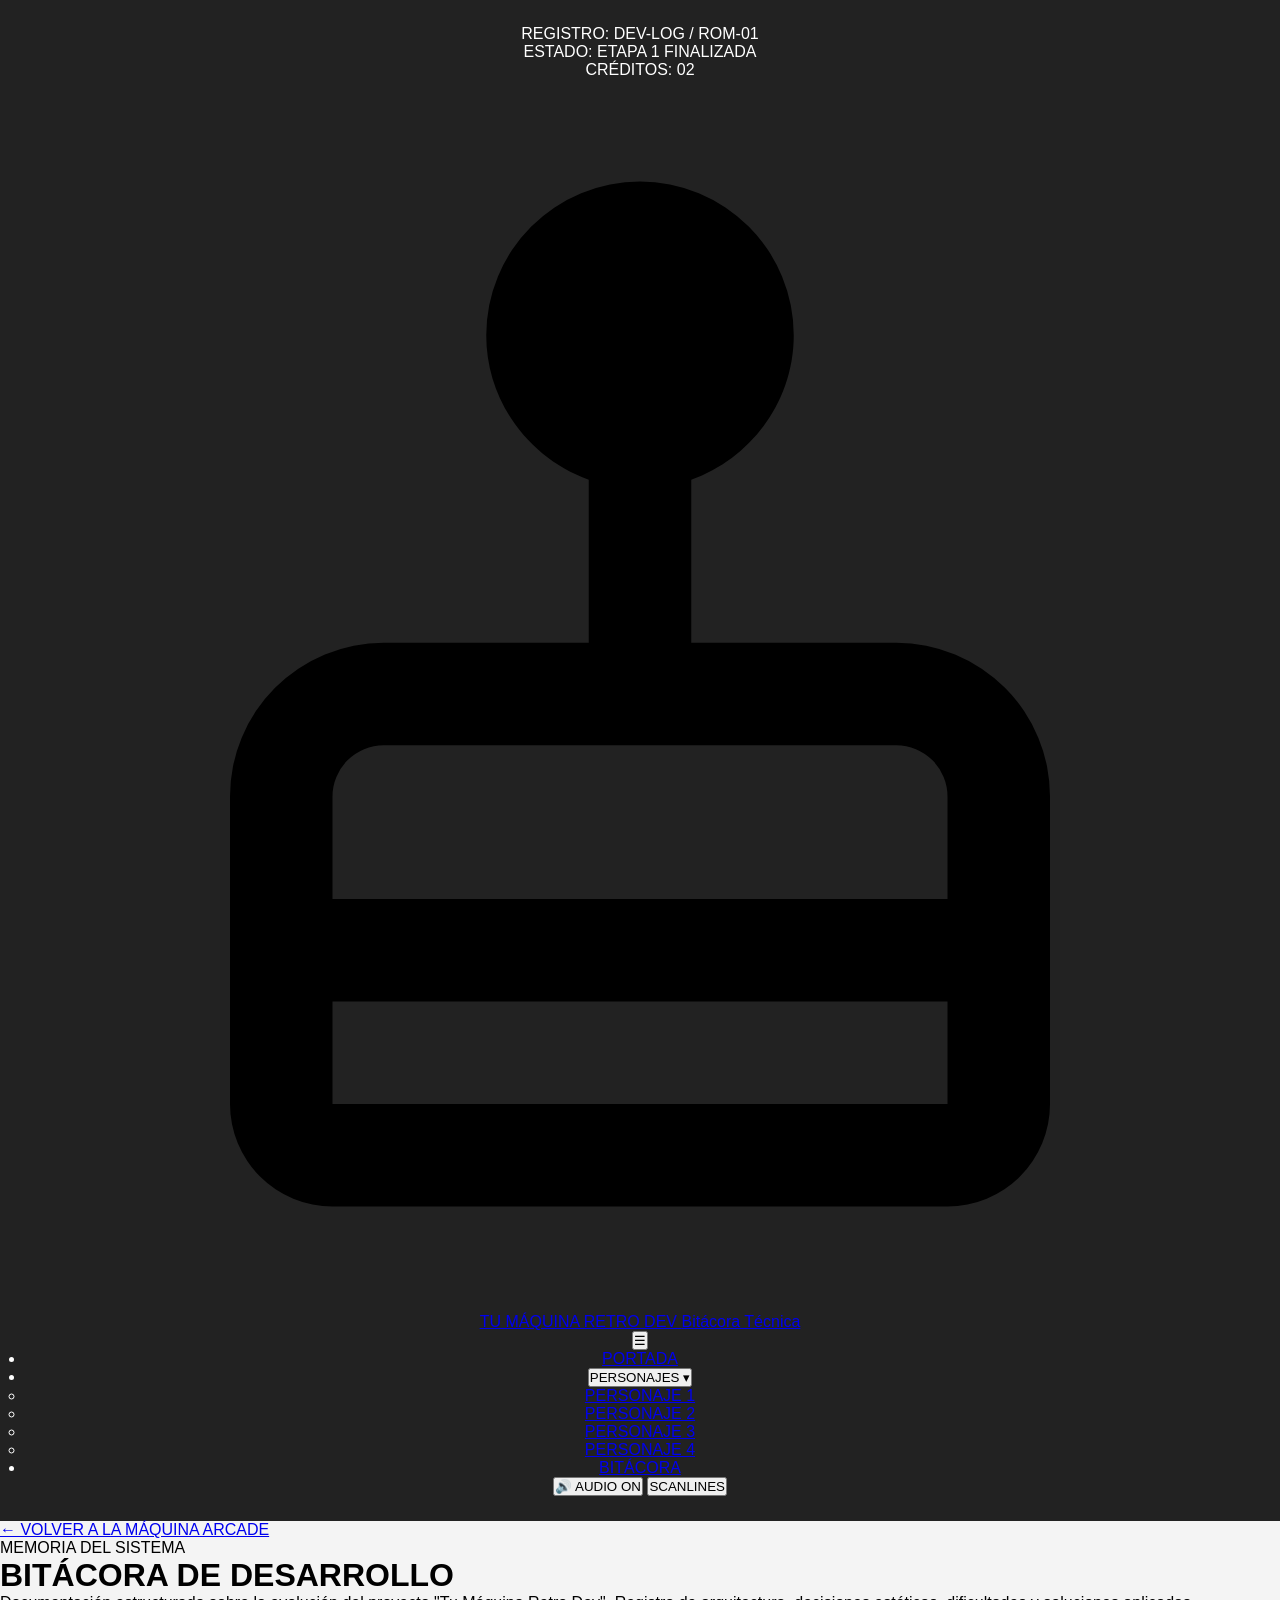
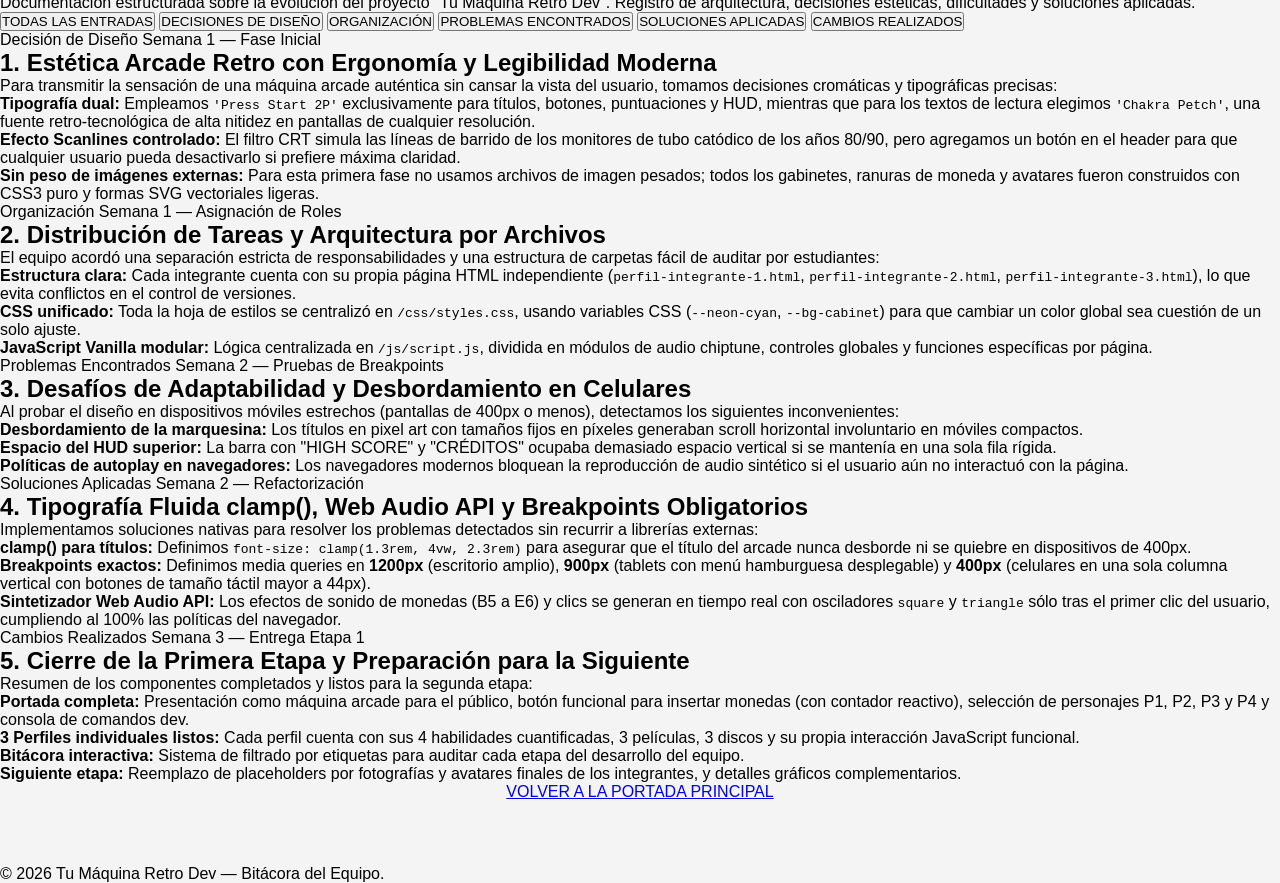
==== bitacora.html @ e0e0fae3 "Estrucutura html y css" ====
<!doctype html>
<html lang="es">
  <head>
    <meta charset="UTF-8" />
    <meta name="viewport" content="width=device-width, initial-scale=1.0" />
    <title>Bitácora de Desarrollo — Tu Máquina Retro Dev</title>
    <meta name="description" content="Registro y bitácora técnica del proyecto Tu Máquina Retro Dev: Decisiones de diseño, organización, problemas y soluciones." />
    <link rel="stylesheet" href="css/styles.css" />
  </head>
  <body class="scanlines-active">
    <!-- HEADER HUD ARCADE -->
    <header class="arcade-header">
      <div class="header-top-hud">
        <div class="hud-item"><span>REGISTRO:</span> <span class="hud-value">DEV-LOG / ROM-01</span></div>
        <div class="hud-item"><span>ESTADO:</span> <span class="hud-value">ETAPA 1 FINALIZADA</span></div>
        <div class="hud-item"><span>CRÉDITOS:</span> <span class="hud-value credit-count-val">02</span></div>
      </div>

      <div class="header-main-nav container">
        <a href="index.html" class="brand-logo" aria-label="Volver a la portada">
          <div class="brand-icon">
            <svg viewBox="0 0 24 24" aria-hidden="true"><path d="M12 2a3 3 0 0 0-3 3c0 1.3.84 2.4 2 2.82V11H7a3 3 0 0 0-3 3v6a2 2 0 0 0 2 2h12a2 2 0 0 0 2-2v-6a3 3 0 0 0-3-3h-4V7.82c1.16-.42 2-1.52 2-2.82a3 3 0 0 0-3-3zm-5 11h10a1 1 0 0 1 1 1v2H6v-2a1 1 0 0 1 1-1zm-1 5h12v2H6v-2z"/></svg>
          </div>
          <div class="brand-text">
            <span class="brand-title">TU MÁQUINA RETRO DEV</span>
            <span class="brand-subtitle">Bitácora Técnica</span>
          </div>
        </a>

        <nav aria-label="Navegación principal">
          <button class="mobile-menu-btn" id="btn-mobile-menu" type="button" aria-label="Abrir menú de navegación" aria-expanded="false">☰</button>
          <ul class="nav-menu" id="nav-menu-list"><li><a href="index.html" class="nav-link">PORTADA</a></li><li class="nav-dropdown"><button class="nav-link dropdown-toggle" type="button" aria-expanded="false" aria-controls="character-menu">PERSONAJES <span aria-hidden="true">▾</span></button><ul class="dropdown-menu" id="character-menu"><li><a href="perfil-integrante-1.html" class="nav-link">PERSONAJE 1</a></li><li><a href="perfil-integrante-2.html" class="nav-link">PERSONAJE 2</a></li><li><a href="perfil-integrante-3.html" class="nav-link">PERSONAJE 3</a></li><li><a href="perfil-integrante-4.html" class="nav-link">PERSONAJE 4</a></li></ul></li><li><a href="bitacora.html" class="nav-link active">BITÁCORA</a></li></ul>
        </nav>

        <div class="header-actions">
          <button class="arcade-tool-btn" id="toggle-sound-btn">🔊 AUDIO ON</button>
          <button class="arcade-tool-btn active" id="toggle-scanlines-btn">SCANLINES</button>
        </div>
      </div>
    </header>

    <main class="container">
      <div class="bitacora-header">
        <div class="back-navigation" style="text-align: left;">
          <a href="index.html" class="btn-back">
            ← VOLVER A LA MÁQUINA ARCADE
          </a>
        </div>

        <span class="section-badge">MEMORIA DEL SISTEMA</span>
        <h1 class="section-title">BITÁCORA DE DESARROLLO</h1>
        <p class="section-subtitle">
          Documentación estructurada sobre la evolución del proyecto "Tu Máquina Retro Dev". Registro de arquitectura, decisiones estéticas, dificultades y soluciones aplicadas.
        </p>

        <!-- FILTROS POR CATEGORÍA CON JS VANILLA -->
        <div class="bitacora-filters">
          <button class="filter-btn active" data-filter="todos" type="button">TODAS LAS ENTRADAS</button>
          <button class="filter-btn" data-filter="diseno" type="button">DECISIONES DE DISEÑO</button>
          <button class="filter-btn" data-filter="organizacion" type="button">ORGANIZACIÓN</button>
          <button class="filter-btn" data-filter="problemas" type="button">PROBLEMAS ENCONTRADOS</button>
          <button class="filter-btn" data-filter="soluciones" type="button">SOLUCIONES APLICADAS</button>
          <button class="filter-btn" data-filter="cambios" type="button">CAMBIOS REALIZADOS</button>
        </div>
      </div>

      <!-- TIMELINE DE REGISTROS -->
      <section class="bitacora-timeline" aria-label="Entradas de la bitácora">
        
        <!-- REGISTRO 1: DECISIONES DE DISEÑO -->
        <article class="log-entry category-diseno" id="diseno">
          <div class="log-header">
            <span class="log-tag tag-diseno">Decisión de Diseño</span>
            <span class="log-date">Semana 1 — Fase Inicial</span>
          </div>
          <h2 class="log-title">1. Estética Arcade Retro con Ergonomía y Legibilidad Moderna</h2>
          <div class="log-content">
            <p>
              Para transmitir la sensación de una máquina arcade auténtica sin cansar la vista del usuario, tomamos decisiones cromáticas y tipográficas precisas:
            </p>
            <ul>
              <li><strong>Tipografía dual:</strong> Empleamos <code>'Press Start 2P'</code> exclusivamente para títulos, botones, puntuaciones y HUD, mientras que para los textos de lectura elegimos <code>'Chakra Petch'</code>, una fuente retro-tecnológica de alta nitidez en pantallas de cualquier resolución.</li>
              <li><strong>Efecto Scanlines controlado:</strong> El filtro CRT simula las líneas de barrido de los monitores de tubo catódico de los años 80/90, pero agregamos un botón en el header para que cualquier usuario pueda desactivarlo si prefiere máxima claridad.</li>
              <li><strong>Sin peso de imágenes externas:</strong> Para esta primera fase no usamos archivos de imagen pesados; todos los gabinetes, ranuras de moneda y avatares fueron construidos con CSS3 puro y formas SVG vectoriales ligeras.</li>
            </ul>
          </div>
        </article>

        <!-- REGISTRO 2: ORGANIZACIÓN DEL TRABAJO -->
        <article class="log-entry category-organizacion" id="organizacion">
          <div class="log-header">
            <span class="log-tag tag-organizacion">Organización</span>
            <span class="log-date">Semana 1 — Asignación de Roles</span>
          </div>
          <h2 class="log-title">2. Distribución de Tareas y Arquitectura por Archivos</h2>
          <div class="log-content">
            <p>
              El equipo acordó una separación estricta de responsabilidades y una estructura de carpetas fácil de auditar por estudiantes:
            </p>
            <ul>
              <li><strong>Estructura clara:</strong> Cada integrante cuenta con su propia página HTML independiente (<code>perfil-integrante-1.html</code>, <code>perfil-integrante-2.html</code>, <code>perfil-integrante-3.html</code>), lo que evita conflictos en el control de versiones.</li>
              <li><strong>CSS unificado:</strong> Toda la hoja de estilos se centralizó en <code>/css/styles.css</code>, usando variables CSS (<code>--neon-cyan</code>, <code>--bg-cabinet</code>) para que cambiar un color global sea cuestión de un solo ajuste.</li>
              <li><strong>JavaScript Vanilla modular:</strong> Lógica centralizada en <code>/js/script.js</code>, dividida en módulos de audio chiptune, controles globales y funciones específicas por página.</li>
            </ul>
          </div>
        </article>

        <!-- REGISTRO 3: PROBLEMAS ENCONTRADOS -->
        <article class="log-entry category-problemas" id="problemas">
          <div class="log-header">
            <span class="log-tag tag-problemas">Problemas Encontrados</span>
            <span class="log-date">Semana 2 — Pruebas de Breakpoints</span>
          </div>
          <h2 class="log-title">3. Desafíos de Adaptabilidad y Desbordamiento en Celulares</h2>
          <div class="log-content">
            <p>
              Al probar el diseño en dispositivos móviles estrechos (pantallas de 400px o menos), detectamos los siguientes inconvenientes:
            </p>
            <ul>
              <li><strong>Desbordamiento de la marquesina:</strong> Los títulos en pixel art con tamaños fijos en píxeles generaban scroll horizontal involuntario en móviles compactos.</li>
              <li><strong>Espacio del HUD superior:</strong> La barra con "HIGH SCORE" y "CRÉDITOS" ocupaba demasiado espacio vertical si se mantenía en una sola fila rígida.</li>
              <li><strong>Políticas de autoplay en navegadores:</strong> Los navegadores modernos bloquean la reproducción de audio sintético si el usuario aún no interactuó con la página.</li>
            </ul>
          </div>
        </article>

        <!-- REGISTRO 4: SOLUCIONES APLICADAS -->
        <article class="log-entry category-soluciones" id="soluciones">
          <div class="log-header">
            <span class="log-tag tag-soluciones">Soluciones Aplicadas</span>
            <span class="log-date">Semana 2 — Refactorización</span>
          </div>
          <h2 class="log-title">4. Tipografía Fluida clamp(), Web Audio API y Breakpoints Obligatorios</h2>
          <div class="log-content">
            <p>
              Implementamos soluciones nativas para resolver los problemas detectados sin recurrir a librerías externas:
            </p>
            <ul>
              <li><strong>clamp() para títulos:</strong> Definimos <code>font-size: clamp(1.3rem, 4vw, 2.3rem)</code> para asegurar que el título del arcade nunca desborde ni se quiebre en dispositivos de 400px.</li>
              <li><strong>Breakpoints exactos:</strong> Definimos media queries en <strong>1200px</strong> (escritorio amplio), <strong>900px</strong> (tablets con menú hamburguesa desplegable) y <strong>400px</strong> (celulares en una sola columna vertical con botones de tamaño táctil mayor a 44px).</li>
              <li><strong>Sintetizador Web Audio API:</strong> Los efectos de sonido de monedas (B5 a E6) y clics se generan en tiempo real con osciladores <code>square</code> y <code>triangle</code> sólo tras el primer clic del usuario, cumpliendo al 100% las políticas del navegador.</li>
            </ul>
          </div>
        </article>

        <!-- REGISTRO 5: CAMBIOS REALIZADOS -->
        <article class="log-entry category-cambios" id="cambios">
          <div class="log-header">
            <span class="log-tag tag-cambios">Cambios Realizados</span>
            <span class="log-date">Semana 3 — Entrega Etapa 1</span>
          </div>
          <h2 class="log-title">5. Cierre de la Primera Etapa y Preparación para la Siguiente</h2>
          <div class="log-content">
            <p>
              Resumen de los componentes completados y listos para la segunda etapa:
            </p>
            <ul>
              <li><strong>Portada completa:</strong> Presentación como máquina arcade para el público, botón funcional para insertar monedas (con contador reactivo), selección de personajes P1, P2, P3 y P4 y consola de comandos dev.</li>
              <li><strong>3 Perfiles individuales listos:</strong> Cada perfil cuenta con sus 4 habilidades cuantificadas, 3 películas, 3 discos y su propia interacción JavaScript funcional.</li>
              <li><strong>Bitácora interactiva:</strong> Sistema de filtrado por etiquetas para auditar cada etapa del desarrollo del equipo.</li>
              <li><strong>Siguiente etapa:</strong> Reemplazo de placeholders por fotografías y avatares finales de los integrantes, y detalles gráficos complementarios.</li>
            </ul>
          </div>
        </article>

      </section>

      <!-- BOTONES DE RETORNO -->
      <div style="text-align: center; margin-bottom: 4rem;">
        <a href="index.html" class="btn-arcade btn-coin">
          VOLVER A LA PORTADA PRINCIPAL
        </a>
      </div>
    </main>

    <footer class="arcade-footer">
      <div class="container">
        <div class="footer-bottom">
          <p>© 2026 Tu Máquina Retro Dev — Bitácora del Equipo.</p>
        </div>
      </div>
    </footer>

    <script src="js/script.js"></script>
  </body>
</html>
---- css/styles.css ----
* {
    margin: 0;
    padding: 0;
    box-sizing: border-box;
}

body {
    font-family: Arial, sans-serif;
    background-color: #f4f4f4;
    min-height: 100vh;
}

header {
    background-color: #222;
    color: white;
    text-align: center;
    padding: 25px;
}

header h1 {
    font-size: 32px;
}

.participantes {
    min-height: calc(100vh - 88px);
    display: flex;
    justify-content: center;
    align-items: center;
    gap: 25px;
    padding: 40px;
    flex-wrap: wrap;
}

.card {
    width: 200px;
    min-height: 180px;
    background-color: white;
    border-radius: 10px;
    padding: 25px;
    display: flex;
    flex-direction: column;
    justify-content: center;
    align-items: center;
    gap: 20px;
    box-shadow: 0 3px 10px rgba(0, 0, 0, 0.15);
    text-align: center;
}

.card h2 {
    font-size: 20px;
}

.card a {
    text-decoration: none;
    background-color: #222;
    color: white;
    padding: 10px 18px;
    border-radius: 5px;
}

.card a:hover {
    background-color: #444;
}
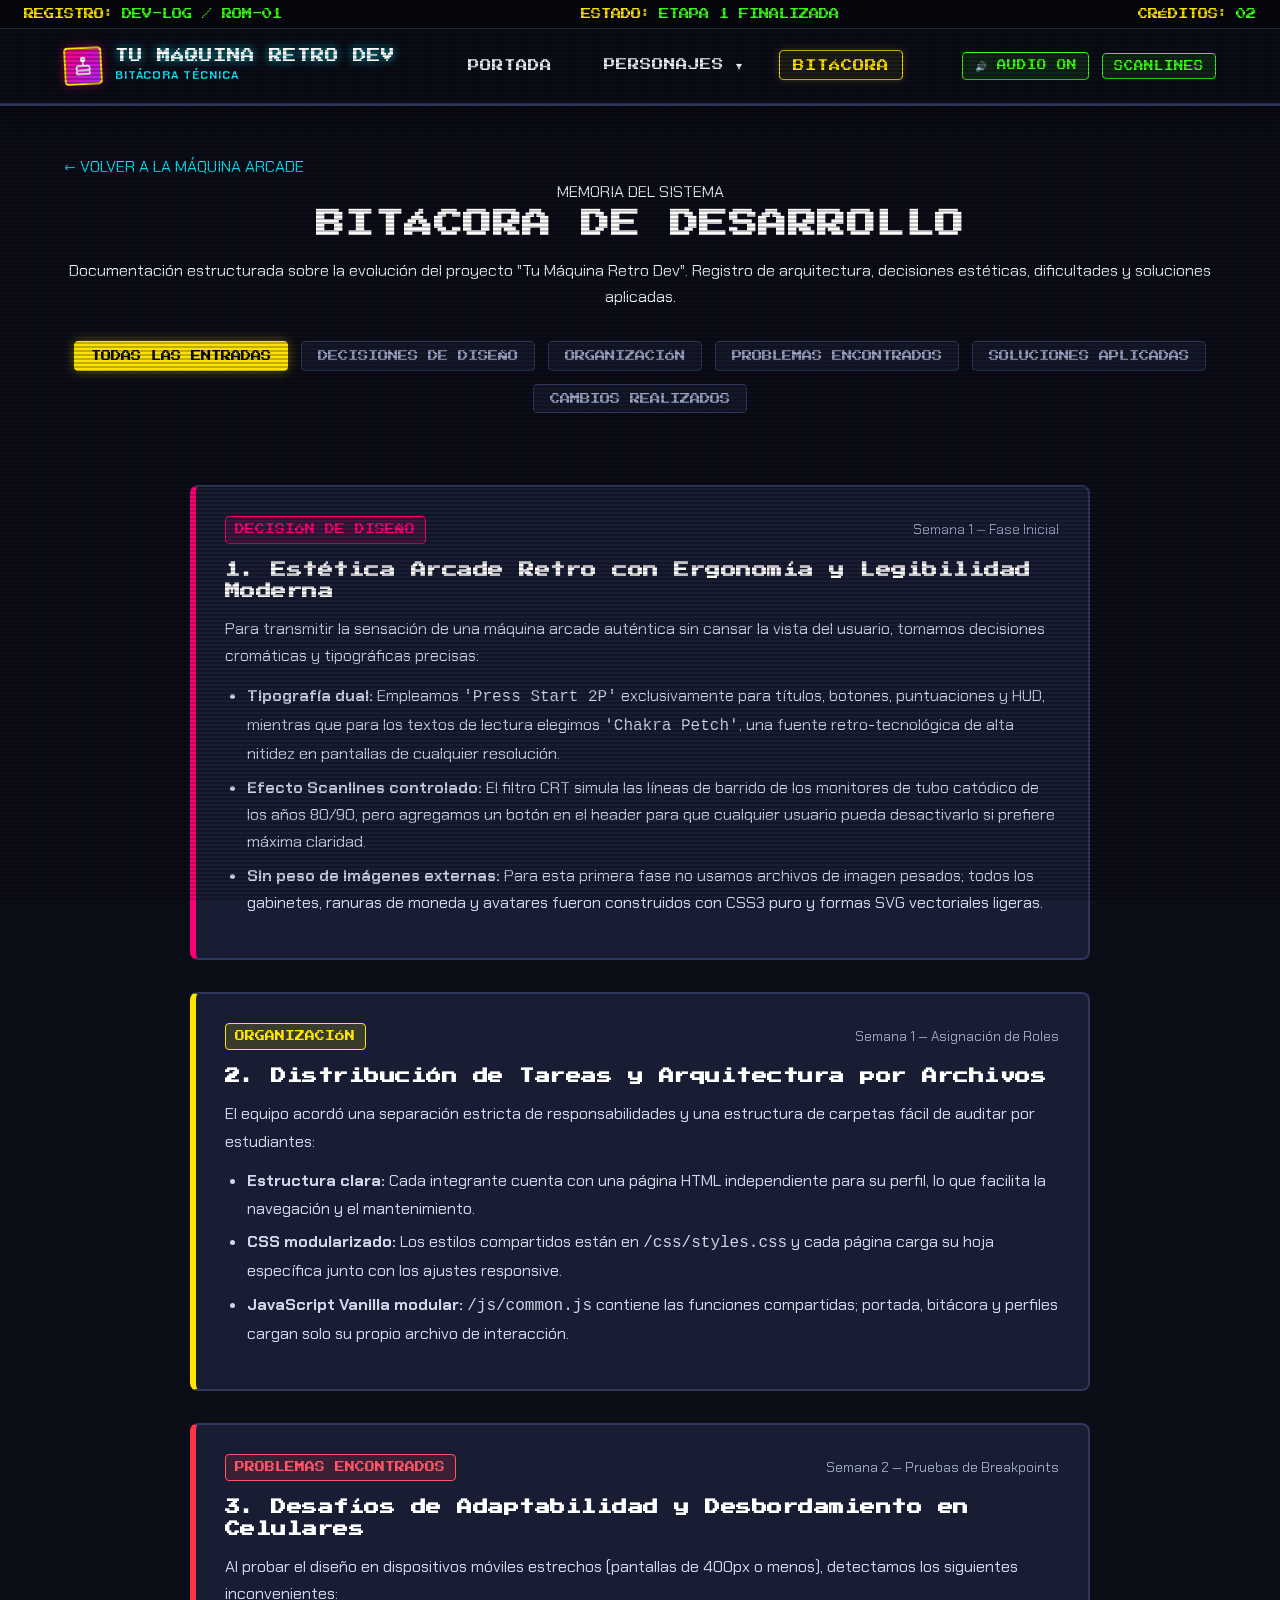
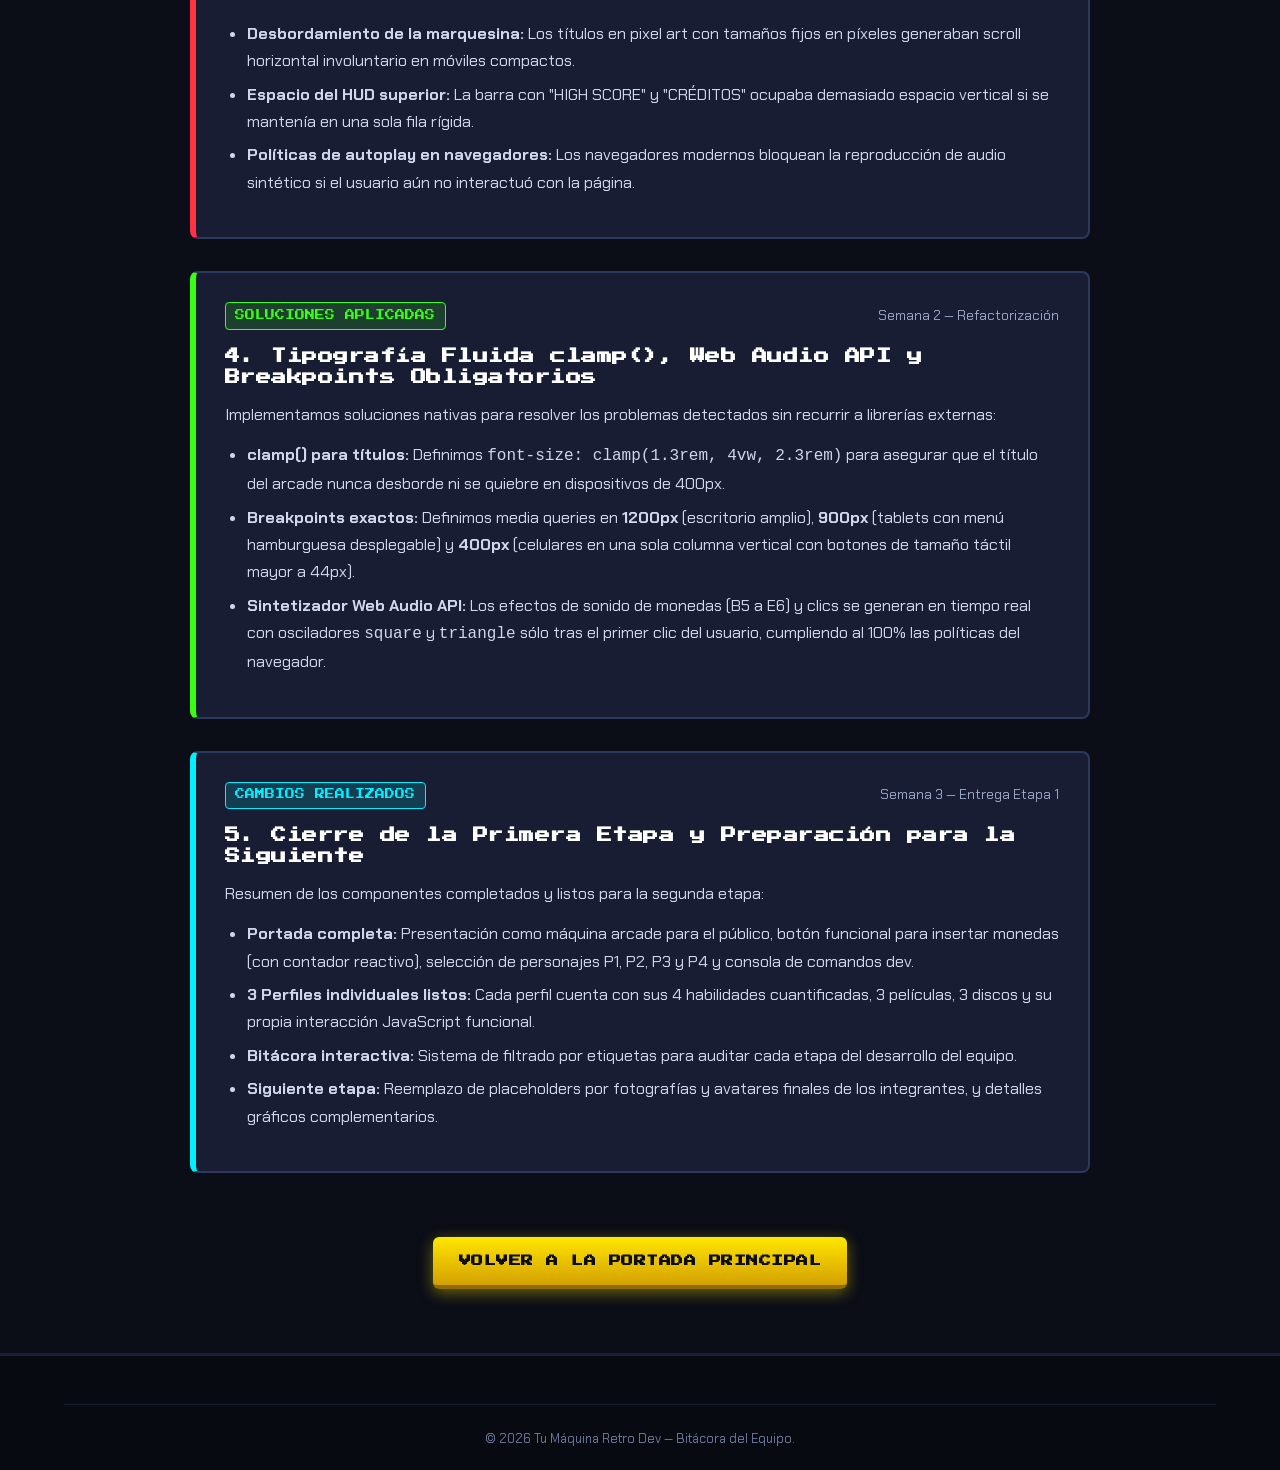
==== commit 66b137bc: "feat: agregado comportamientos de index y correccion de links" ====
--- a/bitacora.html
+++ b/bitacora.html
@@ -1,186 +1,235 @@
 <!doctype html>
 <html lang="es">
-  <head>
-    <meta charset="UTF-8" />
-    <meta name="viewport" content="width=device-width, initial-scale=1.0" />
-    <title>Bitácora de Desarrollo — Tu Máquina Retro Dev</title>
-    <meta name="description" content="Registro y bitácora técnica del proyecto Tu Máquina Retro Dev: Decisiones de diseño, organización, problemas y soluciones." />
-    <link rel="stylesheet" href="css/styles.css" />
-  </head>
-  <body class="scanlines-active">
-    <!-- HEADER HUD ARCADE -->
-    <header class="arcade-header">
-      <div class="header-top-hud">
-        <div class="hud-item"><span>REGISTRO:</span> <span class="hud-value">DEV-LOG / ROM-01</span></div>
-        <div class="hud-item"><span>ESTADO:</span> <span class="hud-value">ETAPA 1 FINALIZADA</span></div>
-        <div class="hud-item"><span>CRÉDITOS:</span> <span class="hud-value credit-count-val">02</span></div>
-      </div>
-
-      <div class="header-main-nav container">
-        <a href="index.html" class="brand-logo" aria-label="Volver a la portada">
-          <div class="brand-icon">
-            <svg viewBox="0 0 24 24" aria-hidden="true"><path d="M12 2a3 3 0 0 0-3 3c0 1.3.84 2.4 2 2.82V11H7a3 3 0 0 0-3 3v6a2 2 0 0 0 2 2h12a2 2 0 0 0 2-2v-6a3 3 0 0 0-3-3h-4V7.82c1.16-.42 2-1.52 2-2.82a3 3 0 0 0-3-3zm-5 11h10a1 1 0 0 1 1 1v2H6v-2a1 1 0 0 1 1-1zm-1 5h12v2H6v-2z"/></svg>
-          </div>
-          <div class="brand-text">
-            <span class="brand-title">TU MÁQUINA RETRO DEV</span>
-            <span class="brand-subtitle">Bitácora Técnica</span>
-          </div>
+
+<head>
+  <meta charset="UTF-8" />
+  <meta name="viewport" content="width=device-width, initial-scale=1.0" />
+  <title>Bitácora de Desarrollo — Tu Máquina Retro Dev</title>
+  <meta name="description"
+    content="Registro y bitácora técnica del proyecto Tu Máquina Retro Dev: Decisiones de diseño, organización, problemas y soluciones." />
+  <link rel="stylesheet" href="css/styles.css" />
+  <link rel="stylesheet" href="css/bitacora.css" />
+  <link rel="stylesheet" href="css/responsive.css" />
+</head>
+
+<body class="scanlines-active">
+  <!-- HEADER HUD ARCADE -->
+  <header class="arcade-header">
+    <div class="header-top-hud">
+      <div class="hud-item"><span>REGISTRO:</span> <span class="hud-value">DEV-LOG / ROM-01</span></div>
+      <div class="hud-item"><span>ESTADO:</span> <span class="hud-value">ETAPA 1 FINALIZADA</span></div>
+      <div class="hud-item"><span>CRÉDITOS:</span> <span class="hud-value credit-count-val">02</span></div>
+    </div>
+
+    <div class="header-main-nav container">
+      <a href="index.html" class="brand-logo" aria-label="Volver a la portada">
+        <div class="brand-icon">
+          <svg viewBox="0 0 24 24" aria-hidden="true">
+            <path
+              d="M12 2a3 3 0 0 0-3 3c0 1.3.84 2.4 2 2.82V11H7a3 3 0 0 0-3 3v6a2 2 0 0 0 2 2h12a2 2 0 0 0 2-2v-6a3 3 0 0 0-3-3h-4V7.82c1.16-.42 2-1.52 2-2.82a3 3 0 0 0-3-3zm-5 11h10a1 1 0 0 1 1 1v2H6v-2a1 1 0 0 1 1-1zm-1 5h12v2H6v-2z" />
+          </svg>
+        </div>
+        <div class="brand-text">
+          <span class="brand-title">TU MÁQUINA RETRO DEV</span>
+          <span class="brand-subtitle">Bitácora Técnica</span>
+        </div>
+      </a>
+
+      <nav aria-label="Navegación principal">
+        <button class="mobile-menu-btn" id="btn-mobile-menu" type="button" aria-label="Abrir menú de navegación"
+          aria-expanded="false">☰</button>
+        <ul class="nav-menu" id="nav-menu-list">
+          <li><a href="index.html" class="nav-link">PORTADA</a></li>
+          <li class="nav-dropdown"><button class="nav-link dropdown-toggle" type="button" aria-expanded="false"
+              aria-controls="character-menu">PERSONAJES <span aria-hidden="true">▾</span></button>
+            <ul class="dropdown-menu" id="character-menu">
+              <li><a href="perfil-integrante-1.html" class="nav-link">PERSONAJE 1</a></li>
+              <li><a href="perfil-integrante-2.html" class="nav-link">PERSONAJE 2</a></li>
+              <li><a href="perfil-integrante-3.html" class="nav-link">PERSONAJE 3</a></li>
+              <li><a href="perfil-integrante-4.html" class="nav-link">PERSONAJE 4</a></li>
+            </ul>
+          </li>
+          <li><a href="bitacora.html" class="nav-link active">BITÁCORA</a></li>
+        </ul>
+      </nav>
+
+      <div class="header-actions">
+        <button class="arcade-tool-btn" id="toggle-sound-btn">🔊 AUDIO ON</button>
+        <button class="arcade-tool-btn active" id="toggle-scanlines-btn">SCANLINES</button>
+      </div>
+    </div>
+  </header>
+
+  <main class="container">
+    <div class="bitacora-header">
+      <div class="back-navigation" style="text-align: left;">
+        <a href="index.html" class="btn-back">
+          ← VOLVER A LA MÁQUINA ARCADE
         </a>
-
-        <nav aria-label="Navegación principal">
-          <button class="mobile-menu-btn" id="btn-mobile-menu" type="button" aria-label="Abrir menú de navegación" aria-expanded="false">☰</button>
-          <ul class="nav-menu" id="nav-menu-list"><li><a href="index.html" class="nav-link">PORTADA</a></li><li class="nav-dropdown"><button class="nav-link dropdown-toggle" type="button" aria-expanded="false" aria-controls="character-menu">PERSONAJES <span aria-hidden="true">▾</span></button><ul class="dropdown-menu" id="character-menu"><li><a href="perfil-integrante-1.html" class="nav-link">PERSONAJE 1</a></li><li><a href="perfil-integrante-2.html" class="nav-link">PERSONAJE 2</a></li><li><a href="perfil-integrante-3.html" class="nav-link">PERSONAJE 3</a></li><li><a href="perfil-integrante-4.html" class="nav-link">PERSONAJE 4</a></li></ul></li><li><a href="bitacora.html" class="nav-link active">BITÁCORA</a></li></ul>
-        </nav>
-
-        <div class="header-actions">
-          <button class="arcade-tool-btn" id="toggle-sound-btn">🔊 AUDIO ON</button>
-          <button class="arcade-tool-btn active" id="toggle-scanlines-btn">SCANLINES</button>
-        </div>
-      </div>
-    </header>
-
-    <main class="container">
-      <div class="bitacora-header">
-        <div class="back-navigation" style="text-align: left;">
-          <a href="index.html" class="btn-back">
-            ← VOLVER A LA MÁQUINA ARCADE
-          </a>
-        </div>
-
-        <span class="section-badge">MEMORIA DEL SISTEMA</span>
-        <h1 class="section-title">BITÁCORA DE DESARROLLO</h1>
-        <p class="section-subtitle">
-          Documentación estructurada sobre la evolución del proyecto "Tu Máquina Retro Dev". Registro de arquitectura, decisiones estéticas, dificultades y soluciones aplicadas.
-        </p>
-
-        <!-- FILTROS POR CATEGORÍA CON JS VANILLA -->
-        <div class="bitacora-filters">
-          <button class="filter-btn active" data-filter="todos" type="button">TODAS LAS ENTRADAS</button>
-          <button class="filter-btn" data-filter="diseno" type="button">DECISIONES DE DISEÑO</button>
-          <button class="filter-btn" data-filter="organizacion" type="button">ORGANIZACIÓN</button>
-          <button class="filter-btn" data-filter="problemas" type="button">PROBLEMAS ENCONTRADOS</button>
-          <button class="filter-btn" data-filter="soluciones" type="button">SOLUCIONES APLICADAS</button>
-          <button class="filter-btn" data-filter="cambios" type="button">CAMBIOS REALIZADOS</button>
-        </div>
-      </div>
-
-      <!-- TIMELINE DE REGISTROS -->
-      <section class="bitacora-timeline" aria-label="Entradas de la bitácora">
-        
-        <!-- REGISTRO 1: DECISIONES DE DISEÑO -->
-        <article class="log-entry category-diseno" id="diseno">
-          <div class="log-header">
-            <span class="log-tag tag-diseno">Decisión de Diseño</span>
-            <span class="log-date">Semana 1 — Fase Inicial</span>
-          </div>
-          <h2 class="log-title">1. Estética Arcade Retro con Ergonomía y Legibilidad Moderna</h2>
-          <div class="log-content">
-            <p>
-              Para transmitir la sensación de una máquina arcade auténtica sin cansar la vista del usuario, tomamos decisiones cromáticas y tipográficas precisas:
-            </p>
-            <ul>
-              <li><strong>Tipografía dual:</strong> Empleamos <code>'Press Start 2P'</code> exclusivamente para títulos, botones, puntuaciones y HUD, mientras que para los textos de lectura elegimos <code>'Chakra Petch'</code>, una fuente retro-tecnológica de alta nitidez en pantallas de cualquier resolución.</li>
-              <li><strong>Efecto Scanlines controlado:</strong> El filtro CRT simula las líneas de barrido de los monitores de tubo catódico de los años 80/90, pero agregamos un botón en el header para que cualquier usuario pueda desactivarlo si prefiere máxima claridad.</li>
-              <li><strong>Sin peso de imágenes externas:</strong> Para esta primera fase no usamos archivos de imagen pesados; todos los gabinetes, ranuras de moneda y avatares fueron construidos con CSS3 puro y formas SVG vectoriales ligeras.</li>
-            </ul>
-          </div>
-        </article>
-
-        <!-- REGISTRO 2: ORGANIZACIÓN DEL TRABAJO -->
-        <article class="log-entry category-organizacion" id="organizacion">
-          <div class="log-header">
-            <span class="log-tag tag-organizacion">Organización</span>
-            <span class="log-date">Semana 1 — Asignación de Roles</span>
-          </div>
-          <h2 class="log-title">2. Distribución de Tareas y Arquitectura por Archivos</h2>
-          <div class="log-content">
-            <p>
-              El equipo acordó una separación estricta de responsabilidades y una estructura de carpetas fácil de auditar por estudiantes:
-            </p>
-            <ul>
-              <li><strong>Estructura clara:</strong> Cada integrante cuenta con su propia página HTML independiente (<code>perfil-integrante-1.html</code>, <code>perfil-integrante-2.html</code>, <code>perfil-integrante-3.html</code>), lo que evita conflictos en el control de versiones.</li>
-              <li><strong>CSS unificado:</strong> Toda la hoja de estilos se centralizó en <code>/css/styles.css</code>, usando variables CSS (<code>--neon-cyan</code>, <code>--bg-cabinet</code>) para que cambiar un color global sea cuestión de un solo ajuste.</li>
-              <li><strong>JavaScript Vanilla modular:</strong> Lógica centralizada en <code>/js/script.js</code>, dividida en módulos de audio chiptune, controles globales y funciones específicas por página.</li>
-            </ul>
-          </div>
-        </article>
-
-        <!-- REGISTRO 3: PROBLEMAS ENCONTRADOS -->
-        <article class="log-entry category-problemas" id="problemas">
-          <div class="log-header">
-            <span class="log-tag tag-problemas">Problemas Encontrados</span>
-            <span class="log-date">Semana 2 — Pruebas de Breakpoints</span>
-          </div>
-          <h2 class="log-title">3. Desafíos de Adaptabilidad y Desbordamiento en Celulares</h2>
-          <div class="log-content">
-            <p>
-              Al probar el diseño en dispositivos móviles estrechos (pantallas de 400px o menos), detectamos los siguientes inconvenientes:
-            </p>
-            <ul>
-              <li><strong>Desbordamiento de la marquesina:</strong> Los títulos en pixel art con tamaños fijos en píxeles generaban scroll horizontal involuntario en móviles compactos.</li>
-              <li><strong>Espacio del HUD superior:</strong> La barra con "HIGH SCORE" y "CRÉDITOS" ocupaba demasiado espacio vertical si se mantenía en una sola fila rígida.</li>
-              <li><strong>Políticas de autoplay en navegadores:</strong> Los navegadores modernos bloquean la reproducción de audio sintético si el usuario aún no interactuó con la página.</li>
-            </ul>
-          </div>
-        </article>
-
-        <!-- REGISTRO 4: SOLUCIONES APLICADAS -->
-        <article class="log-entry category-soluciones" id="soluciones">
-          <div class="log-header">
-            <span class="log-tag tag-soluciones">Soluciones Aplicadas</span>
-            <span class="log-date">Semana 2 — Refactorización</span>
-          </div>
-          <h2 class="log-title">4. Tipografía Fluida clamp(), Web Audio API y Breakpoints Obligatorios</h2>
-          <div class="log-content">
-            <p>
-              Implementamos soluciones nativas para resolver los problemas detectados sin recurrir a librerías externas:
-            </p>
-            <ul>
-              <li><strong>clamp() para títulos:</strong> Definimos <code>font-size: clamp(1.3rem, 4vw, 2.3rem)</code> para asegurar que el título del arcade nunca desborde ni se quiebre en dispositivos de 400px.</li>
-              <li><strong>Breakpoints exactos:</strong> Definimos media queries en <strong>1200px</strong> (escritorio amplio), <strong>900px</strong> (tablets con menú hamburguesa desplegable) y <strong>400px</strong> (celulares en una sola columna vertical con botones de tamaño táctil mayor a 44px).</li>
-              <li><strong>Sintetizador Web Audio API:</strong> Los efectos de sonido de monedas (B5 a E6) y clics se generan en tiempo real con osciladores <code>square</code> y <code>triangle</code> sólo tras el primer clic del usuario, cumpliendo al 100% las políticas del navegador.</li>
-            </ul>
-          </div>
-        </article>
-
-        <!-- REGISTRO 5: CAMBIOS REALIZADOS -->
-        <article class="log-entry category-cambios" id="cambios">
-          <div class="log-header">
-            <span class="log-tag tag-cambios">Cambios Realizados</span>
-            <span class="log-date">Semana 3 — Entrega Etapa 1</span>
-          </div>
-          <h2 class="log-title">5. Cierre de la Primera Etapa y Preparación para la Siguiente</h2>
-          <div class="log-content">
-            <p>
-              Resumen de los componentes completados y listos para la segunda etapa:
-            </p>
-            <ul>
-              <li><strong>Portada completa:</strong> Presentación como máquina arcade para el público, botón funcional para insertar monedas (con contador reactivo), selección de personajes P1, P2, P3 y P4 y consola de comandos dev.</li>
-              <li><strong>3 Perfiles individuales listos:</strong> Cada perfil cuenta con sus 4 habilidades cuantificadas, 3 películas, 3 discos y su propia interacción JavaScript funcional.</li>
-              <li><strong>Bitácora interactiva:</strong> Sistema de filtrado por etiquetas para auditar cada etapa del desarrollo del equipo.</li>
-              <li><strong>Siguiente etapa:</strong> Reemplazo de placeholders por fotografías y avatares finales de los integrantes, y detalles gráficos complementarios.</li>
-            </ul>
-          </div>
-        </article>
-
-      </section>
-
-      <!-- BOTONES DE RETORNO -->
-      <div style="text-align: center; margin-bottom: 4rem;">
-        <a href="index.html" class="btn-arcade btn-coin">
-          VOLVER A LA PORTADA PRINCIPAL
-        </a>
-      </div>
-    </main>
-
-    <footer class="arcade-footer">
-      <div class="container">
-        <div class="footer-bottom">
-          <p>© 2026 Tu Máquina Retro Dev — Bitácora del Equipo.</p>
-        </div>
-      </div>
-    </footer>
-
-    <script src="js/script.js"></script>
-  </body>
-</html>
+      </div>
+
+      <span class="section-badge">MEMORIA DEL SISTEMA</span>
+      <h1 class="section-title">BITÁCORA DE DESARROLLO</h1>
+      <p class="section-subtitle">
+        Documentación estructurada sobre la evolución del proyecto "Tu Máquina Retro Dev". Registro de arquitectura,
+        decisiones estéticas, dificultades y soluciones aplicadas.
+      </p>
+
+      <!-- FILTROS POR CATEGORÍA CON JS VANILLA -->
+      <div class="bitacora-filters">
+        <button class="filter-btn active" data-filter="todos" type="button">TODAS LAS ENTRADAS</button>
+        <button class="filter-btn" data-filter="diseno" type="button">DECISIONES DE DISEÑO</button>
+        <button class="filter-btn" data-filter="organizacion" type="button">ORGANIZACIÓN</button>
+        <button class="filter-btn" data-filter="problemas" type="button">PROBLEMAS ENCONTRADOS</button>
+        <button class="filter-btn" data-filter="soluciones" type="button">SOLUCIONES APLICADAS</button>
+        <button class="filter-btn" data-filter="cambios" type="button">CAMBIOS REALIZADOS</button>
+      </div>
+    </div>
+
+    <!-- TIMELINE DE REGISTROS -->
+    <section class="bitacora-timeline" aria-label="Entradas de la bitácora">
+
+      <!-- REGISTRO 1: DECISIONES DE DISEÑO -->
+      <article class="log-entry category-diseno" id="diseno">
+        <div class="log-header">
+          <span class="log-tag tag-diseno">Decisión de Diseño</span>
+          <span class="log-date">Semana 1 — Fase Inicial</span>
+        </div>
+        <h2 class="log-title">1. Estética Arcade Retro con Ergonomía y Legibilidad Moderna</h2>
+        <div class="log-content">
+          <p>
+            Para transmitir la sensación de una máquina arcade auténtica sin cansar la vista del usuario, tomamos
+            decisiones cromáticas y tipográficas precisas:
+          </p>
+          <ul>
+            <li><strong>Tipografía dual:</strong> Empleamos <code>'Press Start 2P'</code> exclusivamente para títulos,
+              botones, puntuaciones y HUD, mientras que para los textos de lectura elegimos <code>'Chakra Petch'</code>,
+              una fuente retro-tecnológica de alta nitidez en pantallas de cualquier resolución.</li>
+            <li><strong>Efecto Scanlines controlado:</strong> El filtro CRT simula las líneas de barrido de los
+              monitores de tubo catódico de los años 80/90, pero agregamos un botón en el header para que cualquier
+              usuario pueda desactivarlo si prefiere máxima claridad.</li>
+            <li><strong>Sin peso de imágenes externas:</strong> Para esta primera fase no usamos archivos de imagen
+              pesados; todos los gabinetes, ranuras de moneda y avatares fueron construidos con CSS3 puro y formas SVG
+              vectoriales ligeras.</li>
+          </ul>
+        </div>
+      </article>
+
+      <!-- REGISTRO 2: ORGANIZACIÓN DEL TRABAJO -->
+      <article class="log-entry category-organizacion" id="organizacion">
+        <div class="log-header">
+          <span class="log-tag tag-organizacion">Organización</span>
+          <span class="log-date">Semana 1 — Asignación de Roles</span>
+        </div>
+        <h2 class="log-title">2. Distribución de Tareas y Arquitectura por Archivos</h2>
+        <div class="log-content">
+          <p>
+            El equipo acordó una separación estricta de responsabilidades y una estructura de carpetas fácil de auditar
+            por estudiantes:
+          </p>
+          <ul>
+            <li><strong>Estructura clara:</strong> Cada integrante cuenta con una página HTML independiente para su
+              perfil, lo que facilita la navegación y el mantenimiento.</li>
+            <li><strong>CSS modularizado:</strong> Los estilos compartidos están en <code>/css/styles.css</code> y cada
+              página carga su hoja específica junto con los ajustes responsive.</li>
+            <li><strong>JavaScript Vanilla modular:</strong> <code>/js/common.js</code> contiene las funciones
+              compartidas; portada, bitácora y perfiles cargan solo su propio archivo de interacción.</li>
+          </ul>
+        </div>
+      </article>
+
+      <!-- REGISTRO 3: PROBLEMAS ENCONTRADOS -->
+      <article class="log-entry category-problemas" id="problemas">
+        <div class="log-header">
+          <span class="log-tag tag-problemas">Problemas Encontrados</span>
+          <span class="log-date">Semana 2 — Pruebas de Breakpoints</span>
+        </div>
+        <h2 class="log-title">3. Desafíos de Adaptabilidad y Desbordamiento en Celulares</h2>
+        <div class="log-content">
+          <p>
+            Al probar el diseño en dispositivos móviles estrechos (pantallas de 400px o menos), detectamos los
+            siguientes inconvenientes:
+          </p>
+          <ul>
+            <li><strong>Desbordamiento de la marquesina:</strong> Los títulos en pixel art con tamaños fijos en píxeles
+              generaban scroll horizontal involuntario en móviles compactos.</li>
+            <li><strong>Espacio del HUD superior:</strong> La barra con "HIGH SCORE" y "CRÉDITOS" ocupaba demasiado
+              espacio vertical si se mantenía en una sola fila rígida.</li>
+            <li><strong>Políticas de autoplay en navegadores:</strong> Los navegadores modernos bloquean la reproducción
+              de audio sintético si el usuario aún no interactuó con la página.</li>
+          </ul>
+        </div>
+      </article>
+
+      <!-- REGISTRO 4: SOLUCIONES APLICADAS -->
+      <article class="log-entry category-soluciones" id="soluciones">
+        <div class="log-header">
+          <span class="log-tag tag-soluciones">Soluciones Aplicadas</span>
+          <span class="log-date">Semana 2 — Refactorización</span>
+        </div>
+        <h2 class="log-title">4. Tipografía Fluida clamp(), Web Audio API y Breakpoints Obligatorios</h2>
+        <div class="log-content">
+          <p>
+            Implementamos soluciones nativas para resolver los problemas detectados sin recurrir a librerías externas:
+          </p>
+          <ul>
+            <li><strong>clamp() para títulos:</strong> Definimos <code>font-size: clamp(1.3rem, 4vw, 2.3rem)</code> para
+              asegurar que el título del arcade nunca desborde ni se quiebre en dispositivos de 400px.</li>
+            <li><strong>Breakpoints exactos:</strong> Definimos media queries en <strong>1200px</strong> (escritorio
+              amplio), <strong>900px</strong> (tablets con menú hamburguesa desplegable) y <strong>400px</strong>
+              (celulares en una sola columna vertical con botones de tamaño táctil mayor a 44px).</li>
+            <li><strong>Sintetizador Web Audio API:</strong> Los efectos de sonido de monedas (B5 a E6) y clics se
+              generan en tiempo real con osciladores <code>square</code> y <code>triangle</code> sólo tras el primer
+              clic del usuario, cumpliendo al 100% las políticas del navegador.</li>
+          </ul>
+        </div>
+      </article>
+
+      <!-- REGISTRO 5: CAMBIOS REALIZADOS -->
+      <article class="log-entry category-cambios" id="cambios">
+        <div class="log-header">
+          <span class="log-tag tag-cambios">Cambios Realizados</span>
+          <span class="log-date">Semana 3 — Entrega Etapa 1</span>
+        </div>
+        <h2 class="log-title">5. Cierre de la Primera Etapa y Preparación para la Siguiente</h2>
+        <div class="log-content">
+          <p>
+            Resumen de los componentes completados y listos para la segunda etapa:
+          </p>
+          <ul>
+            <li><strong>Portada completa:</strong> Presentación como máquina arcade para el público, botón funcional
+              para insertar monedas (con contador reactivo), selección de personajes P1, P2, P3 y P4 y consola de
+              comandos dev.</li>
+            <li><strong>3 Perfiles individuales listos:</strong> Cada perfil cuenta con sus 4 habilidades cuantificadas,
+              3 películas, 3 discos y su propia interacción JavaScript funcional.</li>
+            <li><strong>Bitácora interactiva:</strong> Sistema de filtrado por etiquetas para auditar cada etapa del
+              desarrollo del equipo.</li>
+            <li><strong>Siguiente etapa:</strong> Reemplazo de placeholders por fotografías y avatares finales de los
+              integrantes, y detalles gráficos complementarios.</li>
+          </ul>
+        </div>
+      </article>
+
+    </section>
+
+    <!-- BOTONES DE RETORNO -->
+    <div style="text-align: center; margin-bottom: 4rem;">
+      <a href="index.html" class="btn-arcade btn-coin">
+        VOLVER A LA PORTADA PRINCIPAL
+      </a>
+    </div>
+  </main>
+
+  <footer class="arcade-footer">
+    <div class="container">
+      <div class="footer-bottom">
+        <p>© 2026 Tu Máquina Retro Dev — Bitácora del Equipo.</p>
+      </div>
+    </div>
+  </footer>
+
+  <script src="js/common.js"></script>
+  <script src="js/bitacora.js"></script>
+</body>
+
+</html>
--- a/css/styles.css
+++ b/css/styles.css
@@ -1,63 +1,447 @@
-* {
-    margin: 0;
-    padding: 0;
-    box-sizing: border-box;
+/* Fuentes de Google: 'Press Start 2P' (Títulos arcade) y 'Chakra Petch' (Lectura retro-tecnológica clara) */
+@import url('https://fonts.googleapis.com/css2?family=Chakra+Petch:ital,wght@0,400;0,600;0,700;1,400&family=Press+Start+2P&display=swap');
+
+:root {
+  /* Paleta de Colores Arcade */
+  --bg-cabinet: #0b0d17;
+  --bg-screen: #111424;
+  --bg-card: #181d33;
+  --bg-card-hover: #222947;
+  --bg-panel: #141829;
+  
+  --neon-cyan: #00f0ff;
+  --neon-pink: #ff0077;
+  --neon-yellow: #ffe600;
+  --neon-green: #39ff14;
+  --neon-purple: #b026ff;
+  
+  --text-main: #f0f4fc;
+  --text-muted: #9aa5c4;
+  --text-dark: #0b0d17;
+  
+  --border-arcade: #2e385c;
+  --border-glow: rgba(0, 240, 255, 0.4);
+  
+  /* Sombras y Luces */
+  --glow-cyan: 0 0 10px rgba(0, 240, 255, 0.6), 0 0 20px rgba(0, 240, 255, 0.3);
+  --glow-pink: 0 0 10px rgba(255, 0, 119, 0.6), 0 0 20px rgba(255, 0, 119, 0.3);
+  --glow-yellow: 0 0 10px rgba(255, 230, 0, 0.6), 0 0 20px rgba(255, 230, 0, 0.3);
+
+  /* Tipografías */
+  --font-arcade: 'Press Start 2P', monospace, cursive;
+  --font-text: 'Chakra Petch', -apple-system, BlinkMacSystemFont, 'Segoe UI', Roboto, sans-serif;
+  
+  /* Dimensiones y espaciados */
+  --header-height: 74px;
+  --container-max: 1200px;
+}
+
+/* Reset básico y normalización */
+*, *::before, *::after {
+  box-sizing: border-box;
+  margin: 0;
+  padding: 0;
+}
+
+html {
+  scroll-behavior: smooth;
+  font-size: 16px;
 }
 
 body {
-    font-family: Arial, sans-serif;
-    background-color: #f4f4f4;
-    min-height: 100vh;
-}
-
-header {
-    background-color: #222;
-    color: white;
-    text-align: center;
-    padding: 25px;
-}
-
-header h1 {
-    font-size: 32px;
-}
-
-.participantes {
-    min-height: calc(100vh - 88px);
-    display: flex;
-    justify-content: center;
-    align-items: center;
-    gap: 25px;
-    padding: 40px;
-    flex-wrap: wrap;
-}
-
-.card {
-    width: 200px;
-    min-height: 180px;
-    background-color: white;
-    border-radius: 10px;
-    padding: 25px;
-    display: flex;
-    flex-direction: column;
-    justify-content: center;
-    align-items: center;
-    gap: 20px;
-    box-shadow: 0 3px 10px rgba(0, 0, 0, 0.15);
-    text-align: center;
-}
-
-.card h2 {
-    font-size: 20px;
-}
-
-.card a {
-    text-decoration: none;
-    background-color: #222;
-    color: white;
-    padding: 10px 18px;
-    border-radius: 5px;
-}
-
-.card a:hover {
-    background-color: #444;
-}
+  background-color: var(--bg-cabinet);
+  color: var(--text-main);
+  font-family: var(--font-text);
+  line-height: 1.6;
+  min-height: 100vh;
+  position: relative;
+  overflow-x: hidden;
+  display: flex;
+  flex-direction: column;
+}
+
+/* Efecto de Scanlines sutil sobre la pantalla */
+body.scanlines-active::before {
+  content: " ";
+  display: block;
+  position: fixed;
+  top: 0; left: 0; bottom: 0; right: 0;
+  background: linear-gradient(rgba(18, 16, 16, 0) 50%, rgba(0, 0, 0, 0.28) 50%),
+              linear-gradient(90deg, rgba(255, 0, 0, 0.03), rgba(0, 255, 0, 0.01), rgba(0, 0, 255, 0.03));
+  z-index: 999;
+  background-size: 100% 4px, 6px 100%;
+  pointer-events: none;
+  opacity: 0.85;
+}
+
+/* Enlaces universales */
+a {
+  color: var(--neon-cyan);
+  text-decoration: none;
+  transition: all 0.2s ease;
+}
+
+a:hover {
+  color: var(--neon-yellow);
+  text-shadow: var(--glow-yellow);
+}
+
+/* Tipografía de títulos arcade */
+h1, h2, h3, .arcade-font {
+  font-family: var(--font-arcade);
+  line-height: 1.4;
+  letter-spacing: 0.5px;
+}
+
+.section-title {
+  margin-bottom: 0.8rem;
+  color: #fff;
+  font-size: clamp(1.2rem, 3.5vw, 1.8rem);
+}
+
+/* Contenedor general centrado */
+.container {
+  width: 100%;
+  max-width: var(--container-max);
+  margin: 0 auto;
+  padding: 0 1.5rem;
+}
+
+/* ==========================================================================
+   HEADER Y NAVEGACIÓN ARCADE
+   ========================================================================== */
+.arcade-header {
+  position: sticky;
+  top: 0;
+  z-index: 100;
+  background: rgba(11, 13, 23, 0.95);
+  backdrop-filter: blur(8px);
+  border-bottom: 3px solid var(--border-arcade);
+  box-shadow: 0 4px 20px rgba(0, 0, 0, 0.6);
+}
+
+/* Tira superior de estado: High Score, Créditos, etc. */
+.header-top-hud {
+  background: #06070d;
+  border-bottom: 1px solid #1e243a;
+  padding: 0.35rem 1.5rem;
+  font-family: var(--font-arcade);
+  font-size: 0.65rem;
+  display: flex;
+  justify-content: space-between;
+  align-items: center;
+  color: var(--neon-yellow);
+}
+
+.hud-item {
+  display: flex;
+  align-items: center;
+  gap: 0.5rem;
+}
+
+.hud-value {
+  color: var(--neon-green);
+}
+
+.header-main-nav {
+  display: flex;
+  align-items: center;
+  justify-content: space-between;
+  height: var(--header-height);
+  padding: 0 1.5rem;
+}
+
+/* Logo con Marquesina Retro */
+.brand-logo {
+  display: flex;
+  align-items: center;
+  gap: 0.8rem;
+  text-decoration: none;
+}
+
+.brand-icon {
+  width: 38px;
+  height: 38px;
+  background: linear-gradient(135deg, var(--neon-pink), var(--neon-purple));
+  display: flex;
+  align-items: center;
+  justify-content: center;
+  border: 2px solid var(--neon-yellow);
+  box-shadow: 0 0 10px rgba(255, 0, 119, 0.5);
+  transform: rotate(-3deg);
+  border-radius: 4px;
+}
+
+.brand-icon svg {
+  width: 22px;
+  height: 22px;
+  fill: #fff;
+}
+
+.brand-text {
+  display: flex;
+  flex-direction: column;
+}
+
+.brand-title {
+  font-family: var(--font-arcade);
+  font-size: 0.85rem;
+  color: #fff;
+  text-shadow: 0 0 8px rgba(0, 240, 255, 0.8);
+}
+
+.brand-subtitle {
+  font-size: 0.72rem;
+  color: var(--neon-cyan);
+  letter-spacing: 1px;
+  text-transform: uppercase;
+  font-weight: 700;
+}
+
+/* Links de navegación */
+.nav-menu {
+  display: flex;
+  list-style: none;
+  gap: 1.5rem;
+  align-items: center;
+}
+
+.nav-link {
+  font-family: var(--font-arcade);
+  font-size: 0.72rem;
+  color: var(--text-main);
+  padding: 0.5rem 0.8rem;
+  border: 1px solid transparent;
+  border-radius: 4px;
+  transition: all 0.2s ease;
+  position: relative;
+}
+
+.nav-link:hover, .nav-link.active {
+  color: var(--neon-yellow);
+  border-color: var(--neon-yellow);
+  background: rgba(255, 230, 0, 0.08);
+  box-shadow: 0 0 10px rgba(255, 230, 0, 0.2);
+}
+
+.nav-dropdown {
+  position: relative;
+  list-style: none;
+}
+
+.dropdown-toggle {
+  background: transparent;
+  cursor: pointer;
+}
+
+.dropdown-menu {
+  display: none;
+  position: absolute;
+  top: 100%;
+  left: 0;
+  z-index: 120;
+  min-width: 190px;
+  padding: 0.5rem;
+  list-style: none;
+  background: #0b0e1b;
+  border: 1px solid var(--neon-cyan);
+  border-radius: 4px;
+  box-shadow: 0 8px 22px rgba(0, 0, 0, 0.7);
+}
+
+.nav-dropdown.open .dropdown-menu {
+  display: block;
+}
+
+.dropdown-menu .nav-link {
+  display: block;
+  white-space: nowrap;
+}
+
+/* Menú botón de audio / scanlines */
+.header-actions {
+  display: flex;
+  align-items: center;
+  gap: 0.8rem;
+}
+
+.arcade-tool-btn {
+  background: #191f38;
+  border: 1px solid var(--border-arcade);
+  color: var(--text-muted);
+  font-family: var(--font-arcade);
+  font-size: 0.6rem;
+  padding: 0.45rem 0.7rem;
+  cursor: pointer;
+  border-radius: 4px;
+  display: inline-flex;
+  align-items: center;
+  gap: 0.4rem;
+  transition: all 0.2s ease;
+}
+
+.arcade-tool-btn:hover {
+  color: #fff;
+  border-color: var(--neon-cyan);
+  box-shadow: 0 0 8px rgba(0, 240, 255, 0.4);
+}
+
+.arcade-tool-btn.active {
+  color: var(--neon-green);
+  border-color: var(--neon-green);
+  background: rgba(57, 255, 20, 0.1);
+}
+
+/* Botón Hamburguesa móvil */
+.mobile-menu-btn {
+  display: none;
+  background: transparent;
+  border: 2px solid var(--neon-cyan);
+  color: var(--neon-cyan);
+  padding: 0.4rem 0.6rem;
+  cursor: pointer;
+  border-radius: 4px;
+  font-size: 1.2rem;
+}
+
+/* ==========================================================================
+   BOTONES ESTILO MÁQUINA ARCADE
+   ========================================================================== */
+.btn-arcade {
+  font-family: var(--font-arcade);
+  font-size: 0.75rem;
+  padding: 0.9rem 1.6rem;
+  border: none;
+  cursor: pointer;
+  position: relative;
+  display: inline-flex;
+  align-items: center;
+  justify-content: center;
+  gap: 0.6rem;
+  text-transform: uppercase;
+  font-weight: bold;
+  text-decoration: none;
+  letter-spacing: 0.5px;
+  border-radius: 6px;
+  transition: transform 0.1s ease, box-shadow 0.2s ease;
+  user-select: none;
+}
+
+.btn-arcade:active {
+  transform: translateY(3px);
+}
+
+/* Botón Primario: Moneda / Insert Coin */
+.btn-coin {
+  background: linear-gradient(180deg, #ffe600 0%, #d4a000 100%);
+  color: #0b0d17;
+  border-bottom: 4px solid #8f6c00;
+  box-shadow: 0 4px 15px rgba(255, 230, 0, 0.4);
+}
+
+.btn-coin:hover {
+  background: linear-gradient(180deg, #fff04d 0%, #e6b000 100%);
+  box-shadow: 0 0 20px rgba(255, 230, 0, 0.7);
+  color: #000;
+}
+
+/* Botón Secundario: Cyan */
+.btn-cyan {
+  background: linear-gradient(180deg, #00f0ff 0%, #009db3 100%);
+  color: #0b0d17;
+  border-bottom: 4px solid #005c69;
+  box-shadow: 0 4px 15px rgba(0, 240, 255, 0.35);
+}
+
+.btn-cyan:hover {
+  color: #000;
+  box-shadow: 0 0 20px rgba(0, 240, 255, 0.7);
+}
+
+/* Botón Rosa / Magenta */
+.btn-pink {
+  background: linear-gradient(180deg, #ff0077 0%, #ba0057 100%);
+  color: #fff;
+  border-bottom: 4px solid #6b0032;
+  box-shadow: 0 4px 15px rgba(255, 0, 119, 0.35);
+}
+
+.btn-pink:hover {
+  color: #fff;
+  box-shadow: 0 0 20px rgba(255, 0, 119, 0.7);
+}
+
+/* Botón Borde / Outline */
+.btn-outline {
+  background: transparent;
+  color: var(--neon-cyan);
+  border: 2px solid var(--neon-cyan);
+  border-bottom: 4px solid var(--neon-cyan);
+}
+
+.btn-outline:hover {
+  background: rgba(0, 240, 255, 0.15);
+  color: #fff;
+  box-shadow: 0 0 15px rgba(0, 240, 255, 0.4);
+}
+
+/* ==========================================================================
+   FOOTER ARCADE
+   ========================================================================== */
+.arcade-footer {
+  margin-top: auto;
+  background: #080a12;
+  border-top: 3px solid #1a2035;
+  padding: 3rem 0 2rem;
+  color: var(--text-muted);
+}
+
+.footer-grid {
+  display: grid;
+  grid-template-columns: 2fr 1fr 1fr;
+  gap: 2.5rem;
+  margin-bottom: 2.5rem;
+}
+
+.footer-brand h4 {
+  font-family: var(--font-arcade);
+  font-size: 0.85rem;
+  color: #fff;
+  margin-bottom: 0.8rem;
+}
+
+.footer-brand p {
+  font-size: 0.92rem;
+  line-height: 1.6;
+}
+
+.footer-col h5 {
+  font-family: var(--font-arcade);
+  font-size: 0.72rem;
+  color: var(--neon-yellow);
+  margin-bottom: 1rem;
+}
+
+.footer-links {
+  list-style: none;
+  display: flex;
+  flex-direction: column;
+  gap: 0.6rem;
+}
+
+.footer-links a {
+  color: var(--text-muted);
+  font-size: 0.9rem;
+}
+
+.footer-links a:hover {
+  color: var(--neon-cyan);
+}
+
+.footer-bottom {
+  text-align: center;
+  border-top: 1px solid #171d30;
+  padding-top: 1.5rem;
+  font-size: 0.8rem;
+  color: #6d7899;
+}
--- a/css/bitacora.css
+++ b/css/bitacora.css
@@ -0,0 +1,112 @@
+/* ==========================================================================
+   ESTILOS DE LA BITÁCORA (bitacora.html)
+   ========================================================================== */
+.bitacora-header {
+  padding: 3rem 0 1.5rem;
+  text-align: center;
+}
+
+.bitacora-filters {
+  display: flex;
+  justify-content: center;
+  flex-wrap: wrap;
+  gap: 0.8rem;
+  margin: 2rem 0 3rem;
+}
+
+.filter-btn {
+  font-family: var(--font-arcade);
+  font-size: 0.65rem;
+  padding: 0.55rem 1rem;
+  background: #141829;
+  border: 1px solid var(--border-arcade);
+  color: var(--text-muted);
+  border-radius: 4px;
+  cursor: pointer;
+  transition: all 0.2s ease;
+}
+
+.filter-btn:hover, .filter-btn.active {
+  color: #0b0d17;
+  background: var(--neon-yellow);
+  border-color: var(--neon-yellow);
+  box-shadow: 0 0 12px rgba(255, 230, 0, 0.4);
+}
+
+/* Timeline o listado de registros */
+.bitacora-timeline {
+  display: flex;
+  flex-direction: column;
+  gap: 2rem;
+  max-width: 900px;
+  margin: 0 auto 4rem;
+}
+
+.log-entry {
+  background: var(--bg-card);
+  border: 2px solid var(--border-arcade);
+  border-left: 6px solid var(--neon-cyan);
+  border-radius: 8px;
+  padding: 1.8rem;
+  transition: border-color 0.2s ease;
+}
+
+.log-entry:hover {
+  border-color: #3b4773;
+}
+
+.log-entry.category-diseno { border-left-color: var(--neon-pink); }
+.log-entry.category-organizacion { border-left-color: var(--neon-yellow); }
+.log-entry.category-problemas { border-left-color: #ff3344; }
+.log-entry.category-soluciones { border-left-color: var(--neon-green); }
+.log-entry.category-cambios { border-left-color: var(--neon-cyan); }
+
+.log-header {
+  display: flex;
+  justify-content: space-between;
+  align-items: center;
+  margin-bottom: 1rem;
+  flex-wrap: wrap;
+  gap: 0.6rem;
+}
+
+.log-tag {
+  font-family: var(--font-arcade);
+  font-size: 0.62rem;
+  padding: 0.3rem 0.6rem;
+  border-radius: 4px;
+  text-transform: uppercase;
+}
+
+.tag-diseno { background: rgba(255, 0, 119, 0.15); color: var(--neon-pink); border: 1px solid var(--neon-pink); }
+.tag-organizacion { background: rgba(255, 230, 0, 0.15); color: var(--neon-yellow); border: 1px solid var(--neon-yellow); }
+.tag-problemas { background: rgba(255, 51, 68, 0.15); color: #ff5566; border: 1px solid #ff5566; }
+.tag-soluciones { background: rgba(57, 255, 20, 0.15); color: var(--neon-green); border: 1px solid var(--neon-green); }
+.tag-cambios { background: rgba(0, 240, 255, 0.15); color: var(--neon-cyan); border: 1px solid var(--neon-cyan); }
+
+.log-date {
+  font-size: 0.85rem;
+  color: var(--text-muted);
+}
+
+.log-title {
+  font-family: var(--font-arcade);
+  font-size: 0.95rem;
+  color: #fff;
+  margin-bottom: 0.8rem;
+}
+
+.log-content {
+  font-size: 1rem;
+  color: #cfd7ea;
+  line-height: 1.7;
+}
+
+.log-content ul {
+  margin: 0.8rem 0 0.8rem 1.4rem;
+}
+
+.log-content li {
+  margin-bottom: 0.4rem;
+}
+
--- a/css/responsive.css
+++ b/css/responsive.css
@@ -0,0 +1,175 @@
+/* ==========================================================================
+   BREAKPOINTS RESPONSIVE OBLIGATORIOS (1200px, 900px, 400px)
+   ========================================================================== */
+
+/* Breakpoint 1: 1200px (Laptops medianas y pantallas de escritorio) */
+@media (max-width: 1200px) {
+  :root {
+    --container-max: 1000px;
+  }
+  
+  .features-grid {
+    grid-template-columns: repeat(2, 1fr);
+  }
+  
+  .hero-grid {
+    grid-template-columns: 1.1fr 0.9fr;
+    gap: 2rem;
+  }
+
+  .roster-grid {
+    grid-template-columns: repeat(2, 1fr);
+  }
+}
+
+/* Breakpoint 2: 900px (Tablets y pantallas medianas) */
+@media (max-width: 900px) {
+  .header-main-nav {
+    position: relative;
+  }
+  
+  .mobile-menu-btn {
+    display: block;
+  }
+  
+  .nav-menu {
+    display: none;
+    position: absolute;
+    top: var(--header-height);
+    left: 0;
+    right: 0;
+    background: #0b0e1b;
+    border-bottom: 3px solid var(--neon-cyan);
+    flex-direction: column;
+    padding: 1.5rem;
+    gap: 1rem;
+    box-shadow: 0 10px 30px rgba(0, 0, 0, 0.9);
+  }
+  
+  .nav-menu.open {
+    display: flex;
+  }
+
+  .nav-dropdown {
+    width: 100%;
+  }
+
+  .dropdown-toggle {
+    width: 100%;
+    text-align: left;
+  }
+
+  .dropdown-menu,
+  .nav-dropdown.open .dropdown-menu {
+    position: static;
+    min-width: 0;
+    padding-left: 1rem;
+    border: 0;
+    box-shadow: none;
+    background: transparent;
+  }
+  
+  .hero-grid {
+    grid-template-columns: 1fr;
+    text-align: center;
+  }
+  
+  .hero-actions {
+    justify-content: center;
+  }
+  
+  .hero-specs {
+    max-width: 500px;
+    margin: 0 auto;
+  }
+  
+  .roster-grid {
+    grid-template-columns: repeat(2, 1fr);
+  }
+  
+  .station-body {
+    grid-template-columns: 1fr;
+  }
+  
+  .profile-hero-card {
+    grid-template-columns: 1fr;
+    text-align: center;
+    justify-items: center;
+  }
+  
+  .profile-stats-pill-row {
+    justify-content: center;
+  }
+  
+  .profile-sections-grid {
+    grid-template-columns: 1fr;
+  }
+  
+  .footer-grid {
+    grid-template-columns: 1fr;
+    gap: 1.8rem;
+  }
+}
+
+/* Breakpoint 3: 400px (Teléfonos móviles compactos) */
+@media (max-width: 400px) {
+  html {
+    font-size: 14px;
+  }
+  
+  .container {
+    padding: 0 1rem;
+  }
+  
+  .header-top-hud {
+    font-size: 0.55rem;
+    padding: 0.3rem 0.8rem;
+    flex-direction: column;
+    gap: 0.2rem;
+    text-align: center;
+  }
+  
+  .brand-title {
+    font-size: 0.72rem;
+  }
+  
+  .brand-icon {
+    width: 30px;
+    height: 30px;
+  }
+  
+  .hero-title {
+    font-size: 1.3rem;
+  }
+  
+  .roster-grid {
+    grid-template-columns: 1fr;
+  }
+  
+  .features-grid {
+    grid-template-columns: 1fr;
+  }
+  
+  .arcade-cabinet-frame {
+    padding: 1.2rem;
+  }
+  
+  .btn-arcade {
+    width: 100%;
+    padding: 0.85rem 1rem;
+  }
+  
+  .button-grid-arcade {
+    grid-template-columns: 1fr;
+  }
+  
+  .profile-switcher {
+    flex-direction: column;
+    gap: 1rem;
+    align-items: stretch;
+  }
+  
+  .profile-switcher a {
+    text-align: center;
+  }
+}
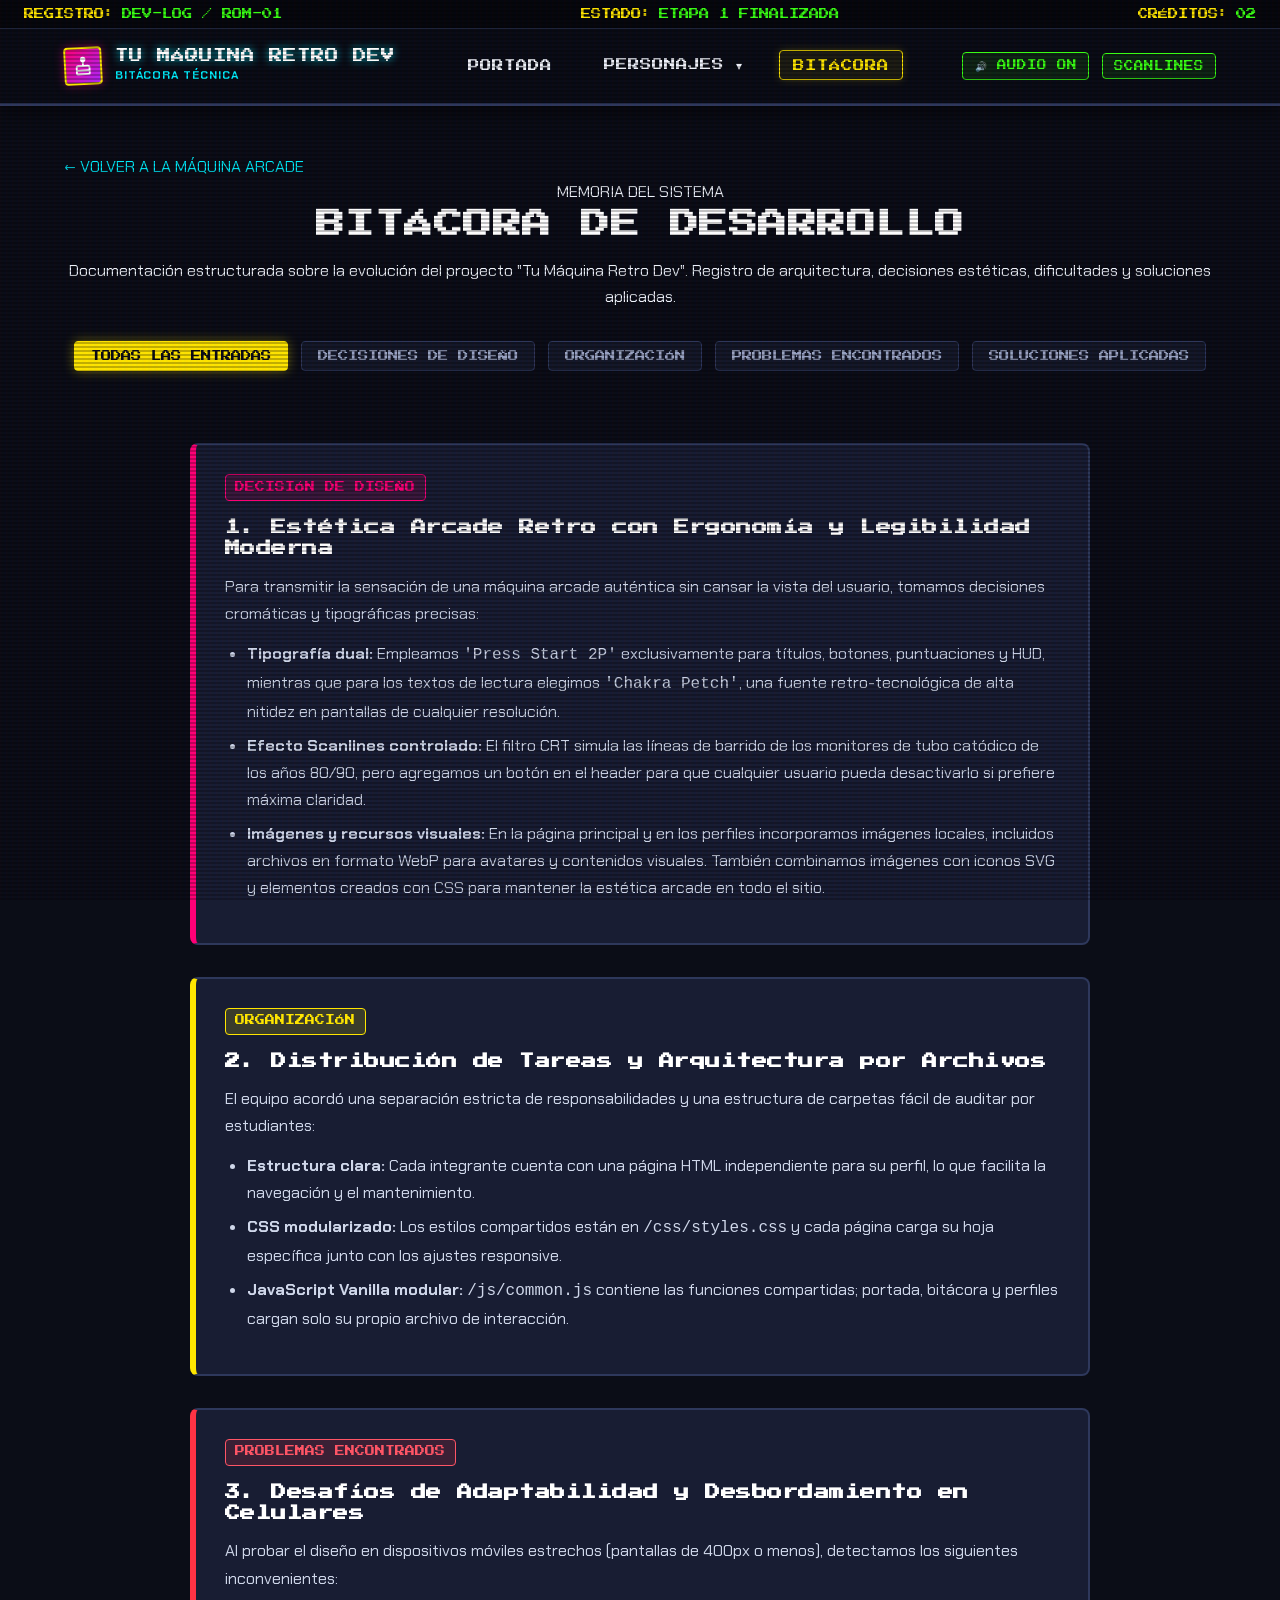
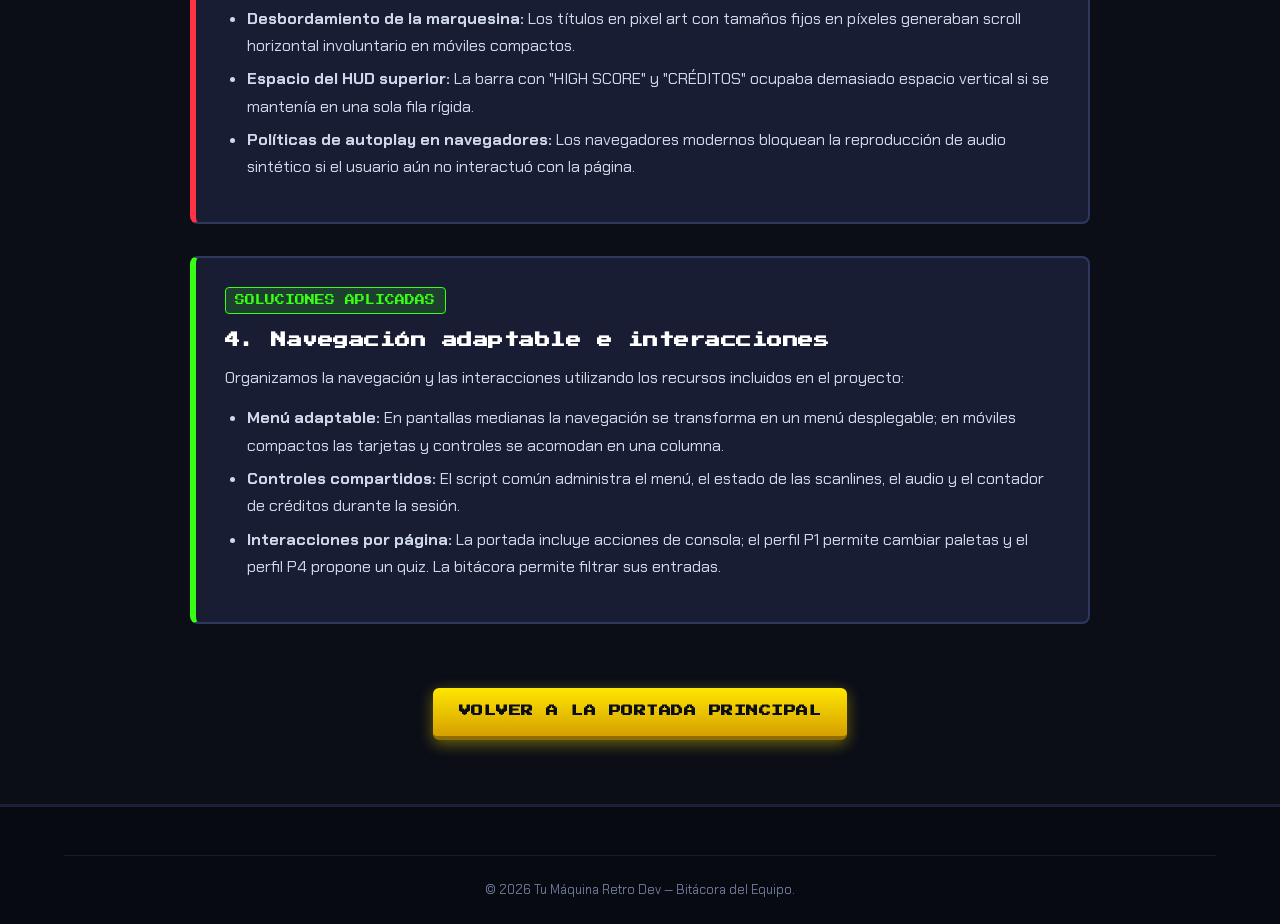
==== commit 28f9118f: "refactor: cambios de organizacion de estilos de perfil, cambios de textos y eliminacion de comentari" ====
--- a/bitacora.html
+++ b/bitacora.html
@@ -62,7 +62,7 @@
 
   <main class="container">
     <div class="bitacora-header">
-      <div class="back-navigation" style="text-align: left;">
+      <div class="back-navigation back-navigation-left">
         <a href="index.html" class="btn-back">
           ← VOLVER A LA MÁQUINA ARCADE
         </a>
@@ -82,7 +82,6 @@
         <button class="filter-btn" data-filter="organizacion" type="button">ORGANIZACIÓN</button>
         <button class="filter-btn" data-filter="problemas" type="button">PROBLEMAS ENCONTRADOS</button>
         <button class="filter-btn" data-filter="soluciones" type="button">SOLUCIONES APLICADAS</button>
-        <button class="filter-btn" data-filter="cambios" type="button">CAMBIOS REALIZADOS</button>
       </div>
     </div>
 
@@ -93,7 +92,6 @@
       <article class="log-entry category-diseno" id="diseno">
         <div class="log-header">
           <span class="log-tag tag-diseno">Decisión de Diseño</span>
-          <span class="log-date">Semana 1 — Fase Inicial</span>
         </div>
         <h2 class="log-title">1. Estética Arcade Retro con Ergonomía y Legibilidad Moderna</h2>
         <div class="log-content">
@@ -108,9 +106,10 @@
             <li><strong>Efecto Scanlines controlado:</strong> El filtro CRT simula las líneas de barrido de los
               monitores de tubo catódico de los años 80/90, pero agregamos un botón en el header para que cualquier
               usuario pueda desactivarlo si prefiere máxima claridad.</li>
-            <li><strong>Sin peso de imágenes externas:</strong> Para esta primera fase no usamos archivos de imagen
-              pesados; todos los gabinetes, ranuras de moneda y avatares fueron construidos con CSS3 puro y formas SVG
-              vectoriales ligeras.</li>
+            <li><strong>Imágenes y recursos visuales:</strong> En la página principal y en los perfiles incorporamos
+              imágenes locales, incluidos archivos en formato WebP para avatares y contenidos visuales. También
+              combinamos imágenes con iconos SVG y elementos creados con CSS para mantener la estética arcade en todo el
+              sitio.</li>
           </ul>
         </div>
       </article>
@@ -119,7 +118,6 @@
       <article class="log-entry category-organizacion" id="organizacion">
         <div class="log-header">
           <span class="log-tag tag-organizacion">Organización</span>
-          <span class="log-date">Semana 1 — Asignación de Roles</span>
         </div>
         <h2 class="log-title">2. Distribución de Tareas y Arquitectura por Archivos</h2>
         <div class="log-content">
@@ -142,7 +140,6 @@
       <article class="log-entry category-problemas" id="problemas">
         <div class="log-header">
           <span class="log-tag tag-problemas">Problemas Encontrados</span>
-          <span class="log-date">Semana 2 — Pruebas de Breakpoints</span>
         </div>
         <h2 class="log-title">3. Desafíos de Adaptabilidad y Desbordamiento en Celulares</h2>
         <div class="log-content">
@@ -165,47 +162,17 @@
       <article class="log-entry category-soluciones" id="soluciones">
         <div class="log-header">
           <span class="log-tag tag-soluciones">Soluciones Aplicadas</span>
-          <span class="log-date">Semana 2 — Refactorización</span>
-        </div>
-        <h2 class="log-title">4. Tipografía Fluida clamp(), Web Audio API y Breakpoints Obligatorios</h2>
-        <div class="log-content">
-          <p>
-            Implementamos soluciones nativas para resolver los problemas detectados sin recurrir a librerías externas:
-          </p>
-          <ul>
-            <li><strong>clamp() para títulos:</strong> Definimos <code>font-size: clamp(1.3rem, 4vw, 2.3rem)</code> para
-              asegurar que el título del arcade nunca desborde ni se quiebre en dispositivos de 400px.</li>
-            <li><strong>Breakpoints exactos:</strong> Definimos media queries en <strong>1200px</strong> (escritorio
-              amplio), <strong>900px</strong> (tablets con menú hamburguesa desplegable) y <strong>400px</strong>
-              (celulares en una sola columna vertical con botones de tamaño táctil mayor a 44px).</li>
-            <li><strong>Sintetizador Web Audio API:</strong> Los efectos de sonido de monedas (B5 a E6) y clics se
-              generan en tiempo real con osciladores <code>square</code> y <code>triangle</code> sólo tras el primer
-              clic del usuario, cumpliendo al 100% las políticas del navegador.</li>
-          </ul>
-        </div>
-      </article>
-
-      <!-- REGISTRO 5: CAMBIOS REALIZADOS -->
-      <article class="log-entry category-cambios" id="cambios">
-        <div class="log-header">
-          <span class="log-tag tag-cambios">Cambios Realizados</span>
-          <span class="log-date">Semana 3 — Entrega Etapa 1</span>
-        </div>
-        <h2 class="log-title">5. Cierre de la Primera Etapa y Preparación para la Siguiente</h2>
-        <div class="log-content">
-          <p>
-            Resumen de los componentes completados y listos para la segunda etapa:
-          </p>
-          <ul>
-            <li><strong>Portada completa:</strong> Presentación como máquina arcade para el público, botón funcional
-              para insertar monedas (con contador reactivo), selección de personajes P1, P2, P3 y P4 y consola de
-              comandos dev.</li>
-            <li><strong>3 Perfiles individuales listos:</strong> Cada perfil cuenta con sus 4 habilidades cuantificadas,
-              3 películas, 3 discos y su propia interacción JavaScript funcional.</li>
-            <li><strong>Bitácora interactiva:</strong> Sistema de filtrado por etiquetas para auditar cada etapa del
-              desarrollo del equipo.</li>
-            <li><strong>Siguiente etapa:</strong> Reemplazo de placeholders por fotografías y avatares finales de los
-              integrantes, y detalles gráficos complementarios.</li>
+        </div>
+        <h2 class="log-title">4. Navegación adaptable e interacciones</h2>
+        <div class="log-content">
+          <p>Organizamos la navegación y las interacciones utilizando los recursos incluidos en el proyecto:</p>
+          <ul>
+            <li><strong>Menú adaptable:</strong> En pantallas medianas la navegación se transforma en un menú
+              desplegable; en móviles compactos las tarjetas y controles se acomodan en una columna.</li>
+            <li><strong>Controles compartidos:</strong> El script común administra el menú, el estado de las scanlines,
+              el audio y el contador de créditos durante la sesión.</li>
+            <li><strong>Interacciones por página:</strong> La portada incluye acciones de consola; el perfil P1 permite
+              cambiar paletas y el perfil P4 propone un quiz. La bitácora permite filtrar sus entradas.</li>
           </ul>
         </div>
       </article>
@@ -213,7 +180,7 @@
     </section>
 
     <!-- BOTONES DE RETORNO -->
-    <div style="text-align: center; margin-bottom: 4rem;">
+    <div class="bitacora-return">
       <a href="index.html" class="btn-arcade btn-coin">
         VOLVER A LA PORTADA PRINCIPAL
       </a>
--- a/css/bitacora.css
+++ b/css/bitacora.css
@@ -26,7 +26,8 @@
   transition: all 0.2s ease;
 }
 
-.filter-btn:hover, .filter-btn.active {
+.filter-btn:hover,
+.filter-btn.active {
   color: #0b0d17;
   background: var(--neon-yellow);
   border-color: var(--neon-yellow);
@@ -55,11 +56,21 @@
   border-color: #3b4773;
 }
 
-.log-entry.category-diseno { border-left-color: var(--neon-pink); }
-.log-entry.category-organizacion { border-left-color: var(--neon-yellow); }
-.log-entry.category-problemas { border-left-color: #ff3344; }
-.log-entry.category-soluciones { border-left-color: var(--neon-green); }
-.log-entry.category-cambios { border-left-color: var(--neon-cyan); }
+.log-entry.category-diseno {
+  border-left-color: var(--neon-pink);
+}
+
+.log-entry.category-organizacion {
+  border-left-color: var(--neon-yellow);
+}
+
+.log-entry.category-problemas {
+  border-left-color: #ff3344;
+}
+
+.log-entry.category-soluciones {
+  border-left-color: var(--neon-green);
+}
 
 .log-header {
   display: flex;
@@ -78,11 +89,29 @@
   text-transform: uppercase;
 }
 
-.tag-diseno { background: rgba(255, 0, 119, 0.15); color: var(--neon-pink); border: 1px solid var(--neon-pink); }
-.tag-organizacion { background: rgba(255, 230, 0, 0.15); color: var(--neon-yellow); border: 1px solid var(--neon-yellow); }
-.tag-problemas { background: rgba(255, 51, 68, 0.15); color: #ff5566; border: 1px solid #ff5566; }
-.tag-soluciones { background: rgba(57, 255, 20, 0.15); color: var(--neon-green); border: 1px solid var(--neon-green); }
-.tag-cambios { background: rgba(0, 240, 255, 0.15); color: var(--neon-cyan); border: 1px solid var(--neon-cyan); }
+.tag-diseno {
+  background: rgba(255, 0, 119, 0.15);
+  color: var(--neon-pink);
+  border: 1px solid var(--neon-pink);
+}
+
+.tag-organizacion {
+  background: rgba(255, 230, 0, 0.15);
+  color: var(--neon-yellow);
+  border: 1px solid var(--neon-yellow);
+}
+
+.tag-problemas {
+  background: rgba(255, 51, 68, 0.15);
+  color: #ff5566;
+  border: 1px solid #ff5566;
+}
+
+.tag-soluciones {
+  background: rgba(57, 255, 20, 0.15);
+  color: var(--neon-green);
+  border: 1px solid var(--neon-green);
+}
 
 .log-date {
   font-size: 0.85rem;
@@ -110,3 +139,12 @@
   margin-bottom: 0.4rem;
 }
 
+
+.back-navigation-left {
+  text-align: left
+}
+
+.bitacora-return {
+  text-align: center;
+  margin-bottom: 4rem
+}
--- a/css/responsive.css
+++ b/css/responsive.css
@@ -1,17 +1,13 @@
-/* ==========================================================================
-   BREAKPOINTS RESPONSIVE OBLIGATORIOS (1200px, 900px, 400px)
-   ========================================================================== */
-
 /* Breakpoint 1: 1200px (Laptops medianas y pantallas de escritorio) */
 @media (max-width: 1200px) {
   :root {
     --container-max: 1000px;
   }
-  
+
   .features-grid {
     grid-template-columns: repeat(2, 1fr);
   }
-  
+
   .hero-grid {
     grid-template-columns: 1.1fr 0.9fr;
     gap: 2rem;
@@ -27,11 +23,11 @@
   .header-main-nav {
     position: relative;
   }
-  
+
   .mobile-menu-btn {
     display: block;
   }
-  
+
   .nav-menu {
     display: none;
     position: absolute;
@@ -45,7 +41,7 @@
     gap: 1rem;
     box-shadow: 0 10px 30px rgba(0, 0, 0, 0.9);
   }
-  
+
   .nav-menu.open {
     display: flex;
   }
@@ -68,43 +64,43 @@
     box-shadow: none;
     background: transparent;
   }
-  
+
   .hero-grid {
     grid-template-columns: 1fr;
     text-align: center;
   }
-  
+
   .hero-actions {
     justify-content: center;
   }
-  
+
   .hero-specs {
     max-width: 500px;
     margin: 0 auto;
   }
-  
+
   .roster-grid {
     grid-template-columns: repeat(2, 1fr);
   }
-  
+
   .station-body {
     grid-template-columns: 1fr;
   }
-  
+
   .profile-hero-card {
     grid-template-columns: 1fr;
     text-align: center;
     justify-items: center;
   }
-  
+
   .profile-stats-pill-row {
     justify-content: center;
   }
-  
+
   .profile-sections-grid {
     grid-template-columns: 1fr;
   }
-  
+
   .footer-grid {
     grid-template-columns: 1fr;
     gap: 1.8rem;
@@ -116,11 +112,11 @@
   html {
     font-size: 14px;
   }
-  
+
   .container {
     padding: 0 1rem;
   }
-  
+
   .header-top-hud {
     font-size: 0.55rem;
     padding: 0.3rem 0.8rem;
@@ -128,48 +124,48 @@
     gap: 0.2rem;
     text-align: center;
   }
-  
+
   .brand-title {
     font-size: 0.72rem;
   }
-  
+
   .brand-icon {
     width: 30px;
     height: 30px;
   }
-  
+
   .hero-title {
     font-size: 1.3rem;
   }
-  
+
   .roster-grid {
     grid-template-columns: 1fr;
   }
-  
+
   .features-grid {
     grid-template-columns: 1fr;
   }
-  
+
   .arcade-cabinet-frame {
     padding: 1.2rem;
   }
-  
+
   .btn-arcade {
     width: 100%;
     padding: 0.85rem 1rem;
   }
-  
+
   .button-grid-arcade {
     grid-template-columns: 1fr;
   }
-  
+
   .profile-switcher {
     flex-direction: column;
     gap: 1rem;
     align-items: stretch;
   }
-  
+
   .profile-switcher a {
     text-align: center;
   }
-}
+}
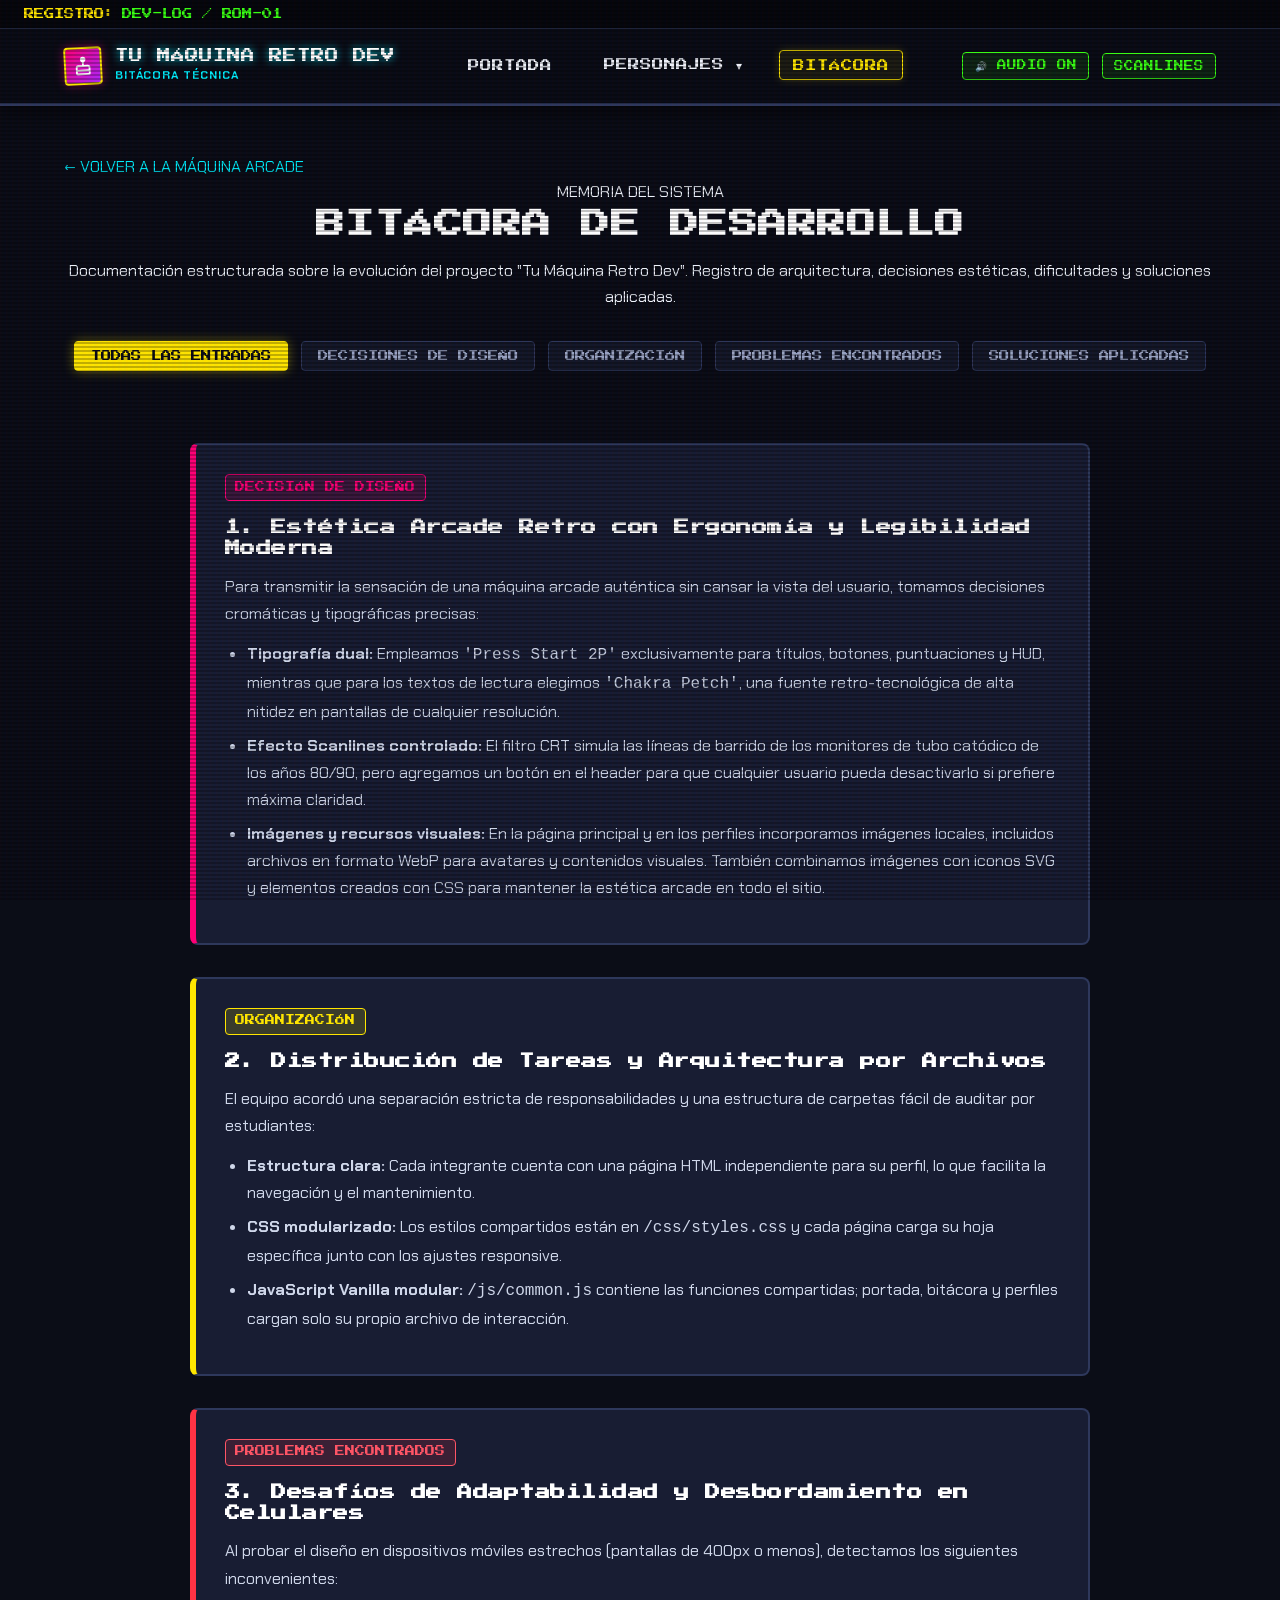
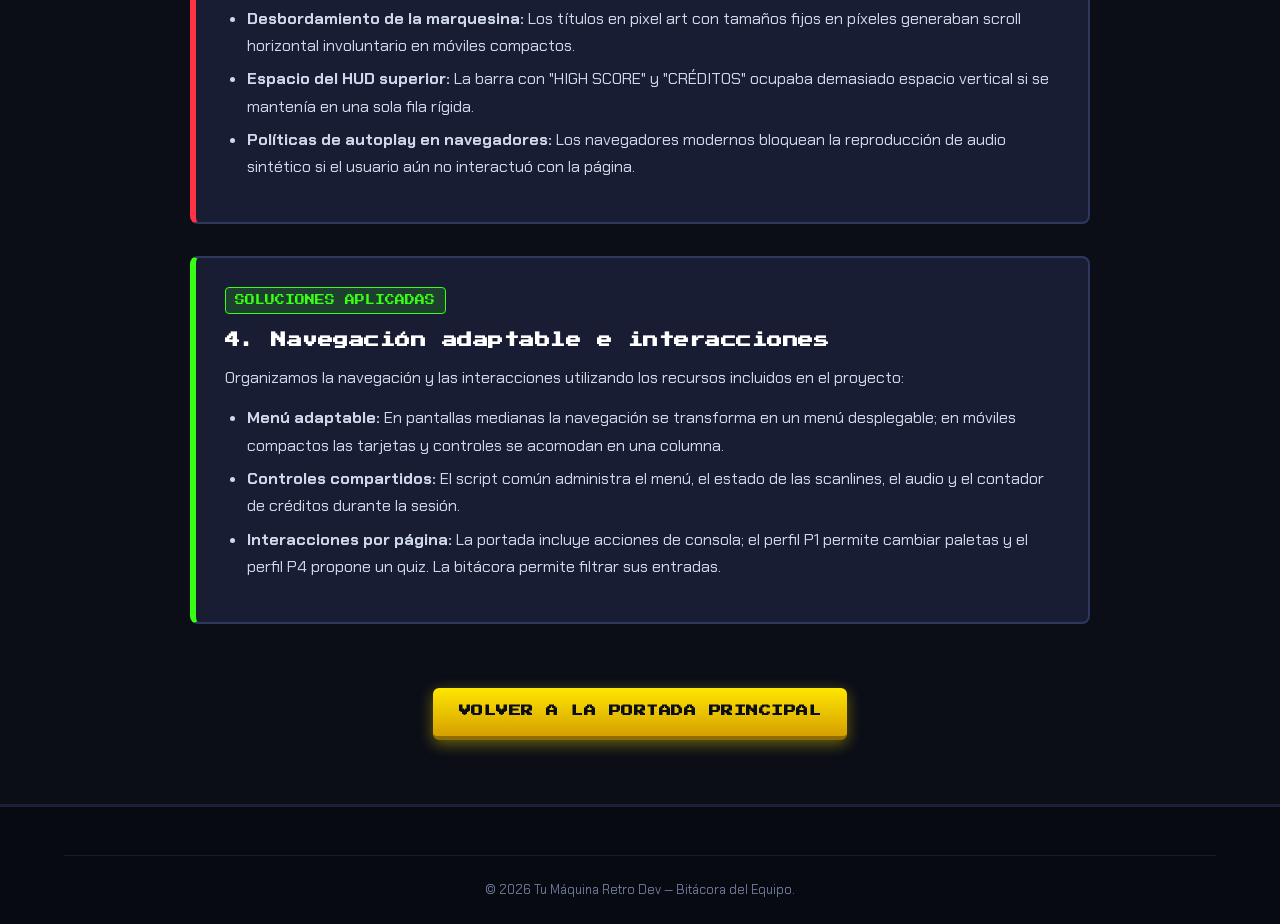
==== commit f856a7ec: "docs:cambio de formato de imagen de portada, cambio de tamaño de card de perfil de home y eliminacio" ====
--- a/bitacora.html
+++ b/bitacora.html
@@ -17,8 +17,6 @@
   <header class="arcade-header">
     <div class="header-top-hud">
       <div class="hud-item"><span>REGISTRO:</span> <span class="hud-value">DEV-LOG / ROM-01</span></div>
-      <div class="hud-item"><span>ESTADO:</span> <span class="hud-value">ETAPA 1 FINALIZADA</span></div>
-      <div class="hud-item"><span>CRÉDITOS:</span> <span class="hud-value credit-count-val">02</span></div>
     </div>
 
     <div class="header-main-nav container">
@@ -43,10 +41,10 @@
           <li class="nav-dropdown"><button class="nav-link dropdown-toggle" type="button" aria-expanded="false"
               aria-controls="character-menu">PERSONAJES <span aria-hidden="true">▾</span></button>
             <ul class="dropdown-menu" id="character-menu">
-              <li><a href="perfil-integrante-1.html" class="nav-link">PERSONAJE 1</a></li>
-              <li><a href="perfil-integrante-2.html" class="nav-link">PERSONAJE 2</a></li>
-              <li><a href="perfil-integrante-3.html" class="nav-link">PERSONAJE 3</a></li>
-              <li><a href="perfil-integrante-4.html" class="nav-link">PERSONAJE 4</a></li>
+              <li><a href="perfil-integrante-1.html" class="nav-link">David</a></li>
+              <li><a href="perfil-integrante-2.html" class="nav-link">Rocío</a></li>
+              <li><a href="perfil-integrante-3.html" class="nav-link">Dante</a></li>
+              <li><a href="perfil-integrante-4.html" class="nav-link">Candela</a></li>
             </ul>
           </li>
           <li><a href="bitacora.html" class="nav-link active">BITÁCORA</a></li>
